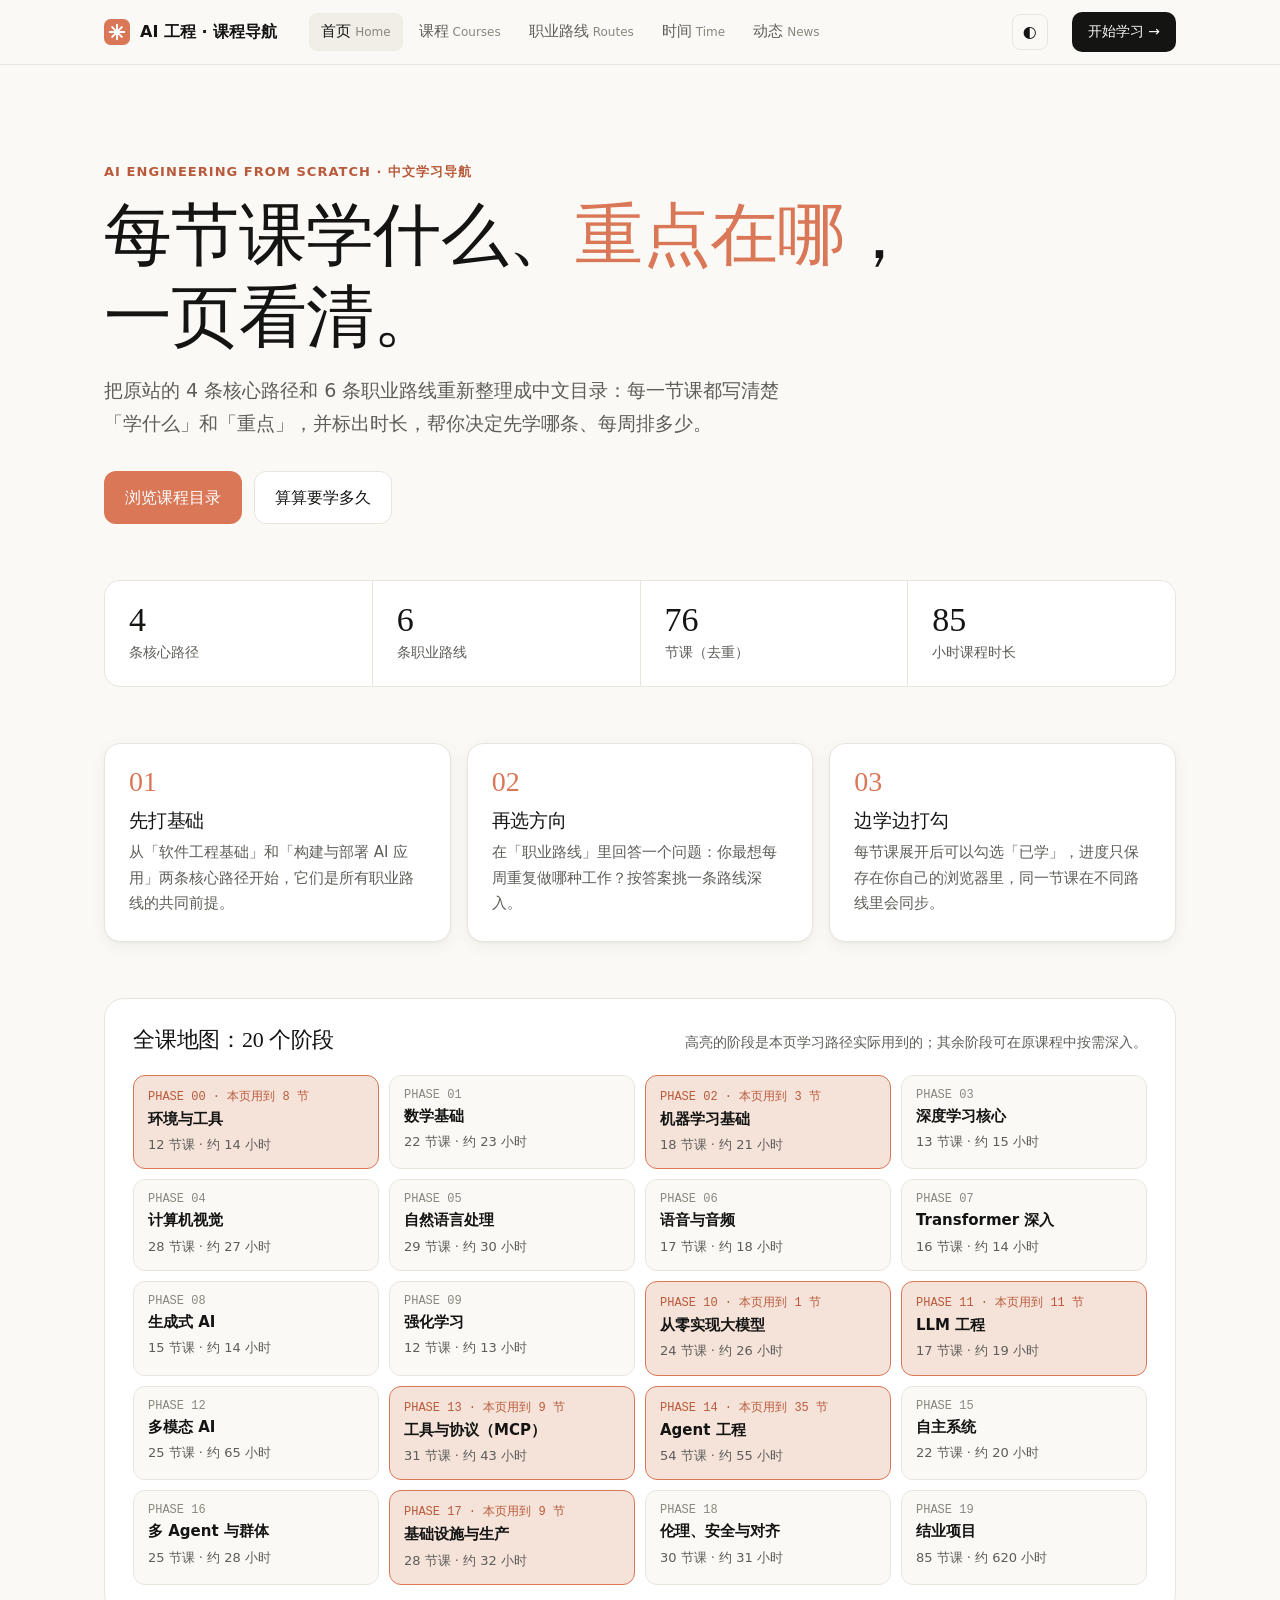
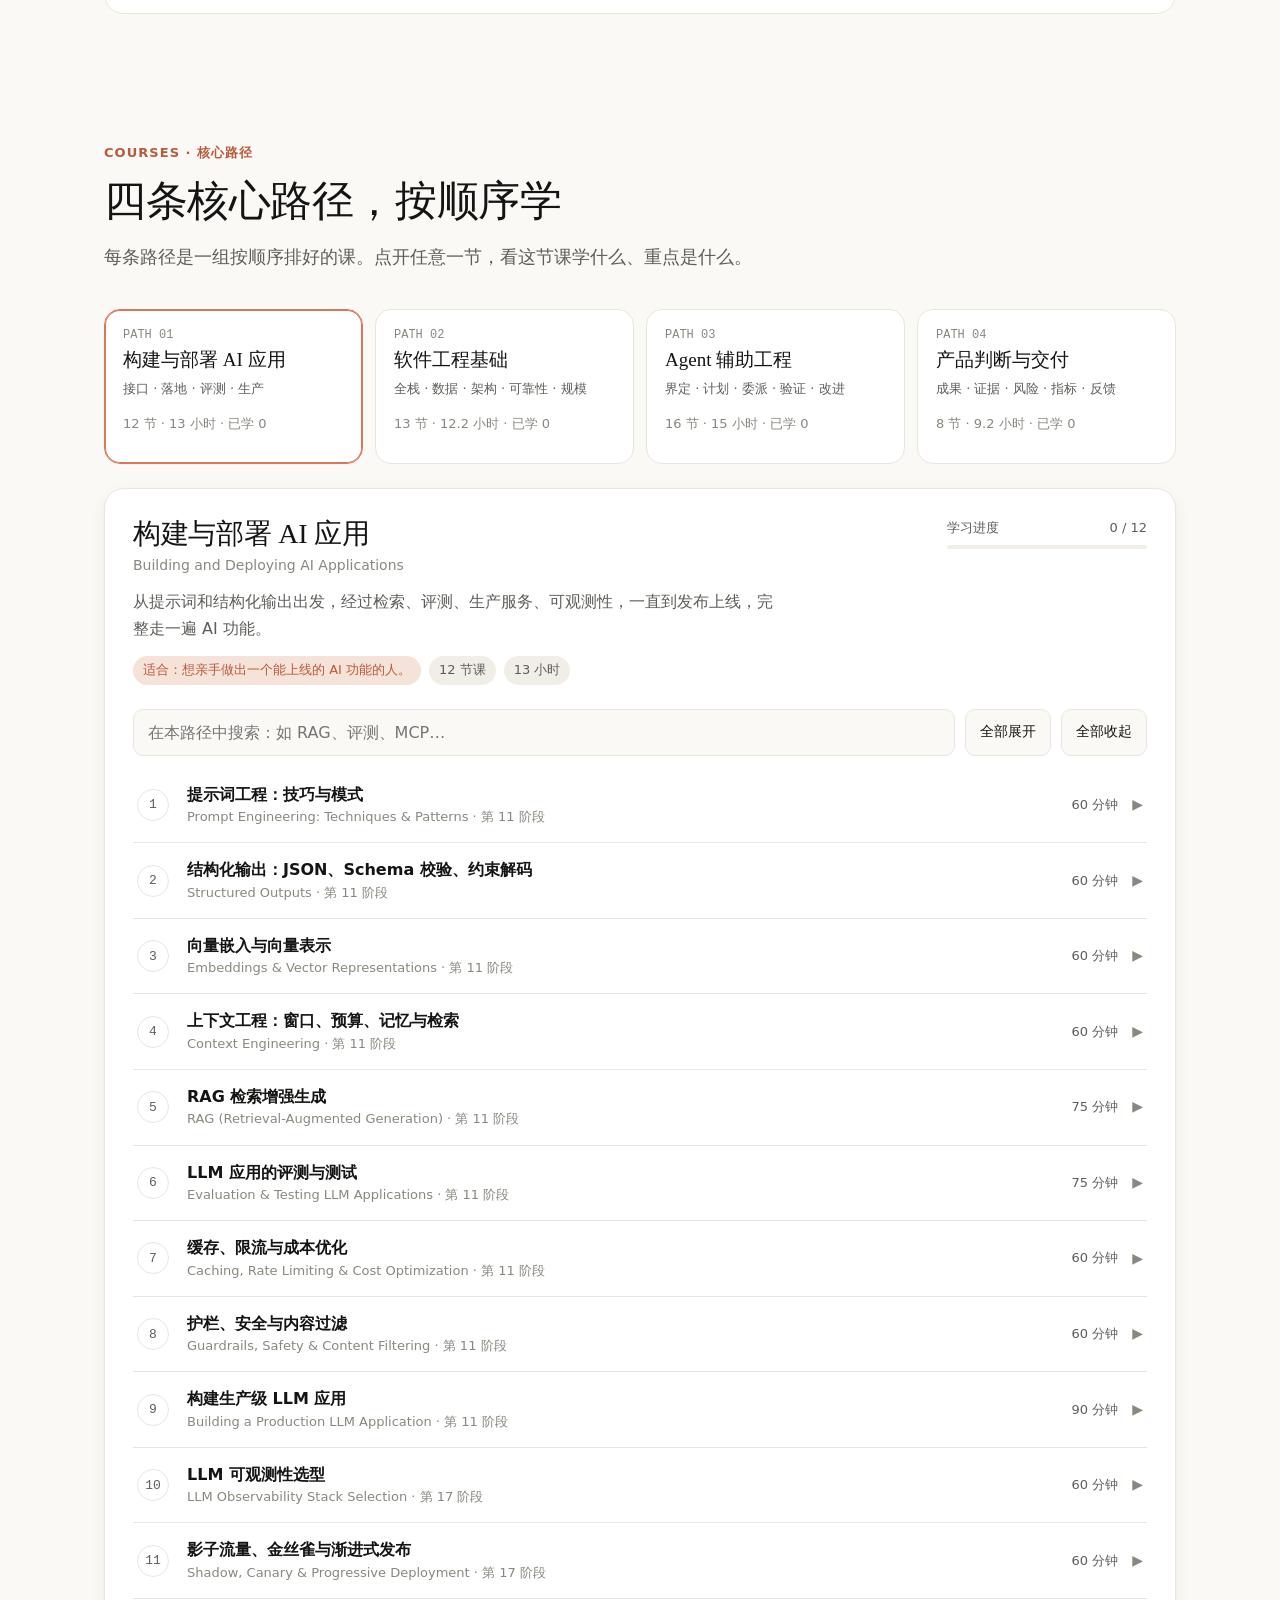
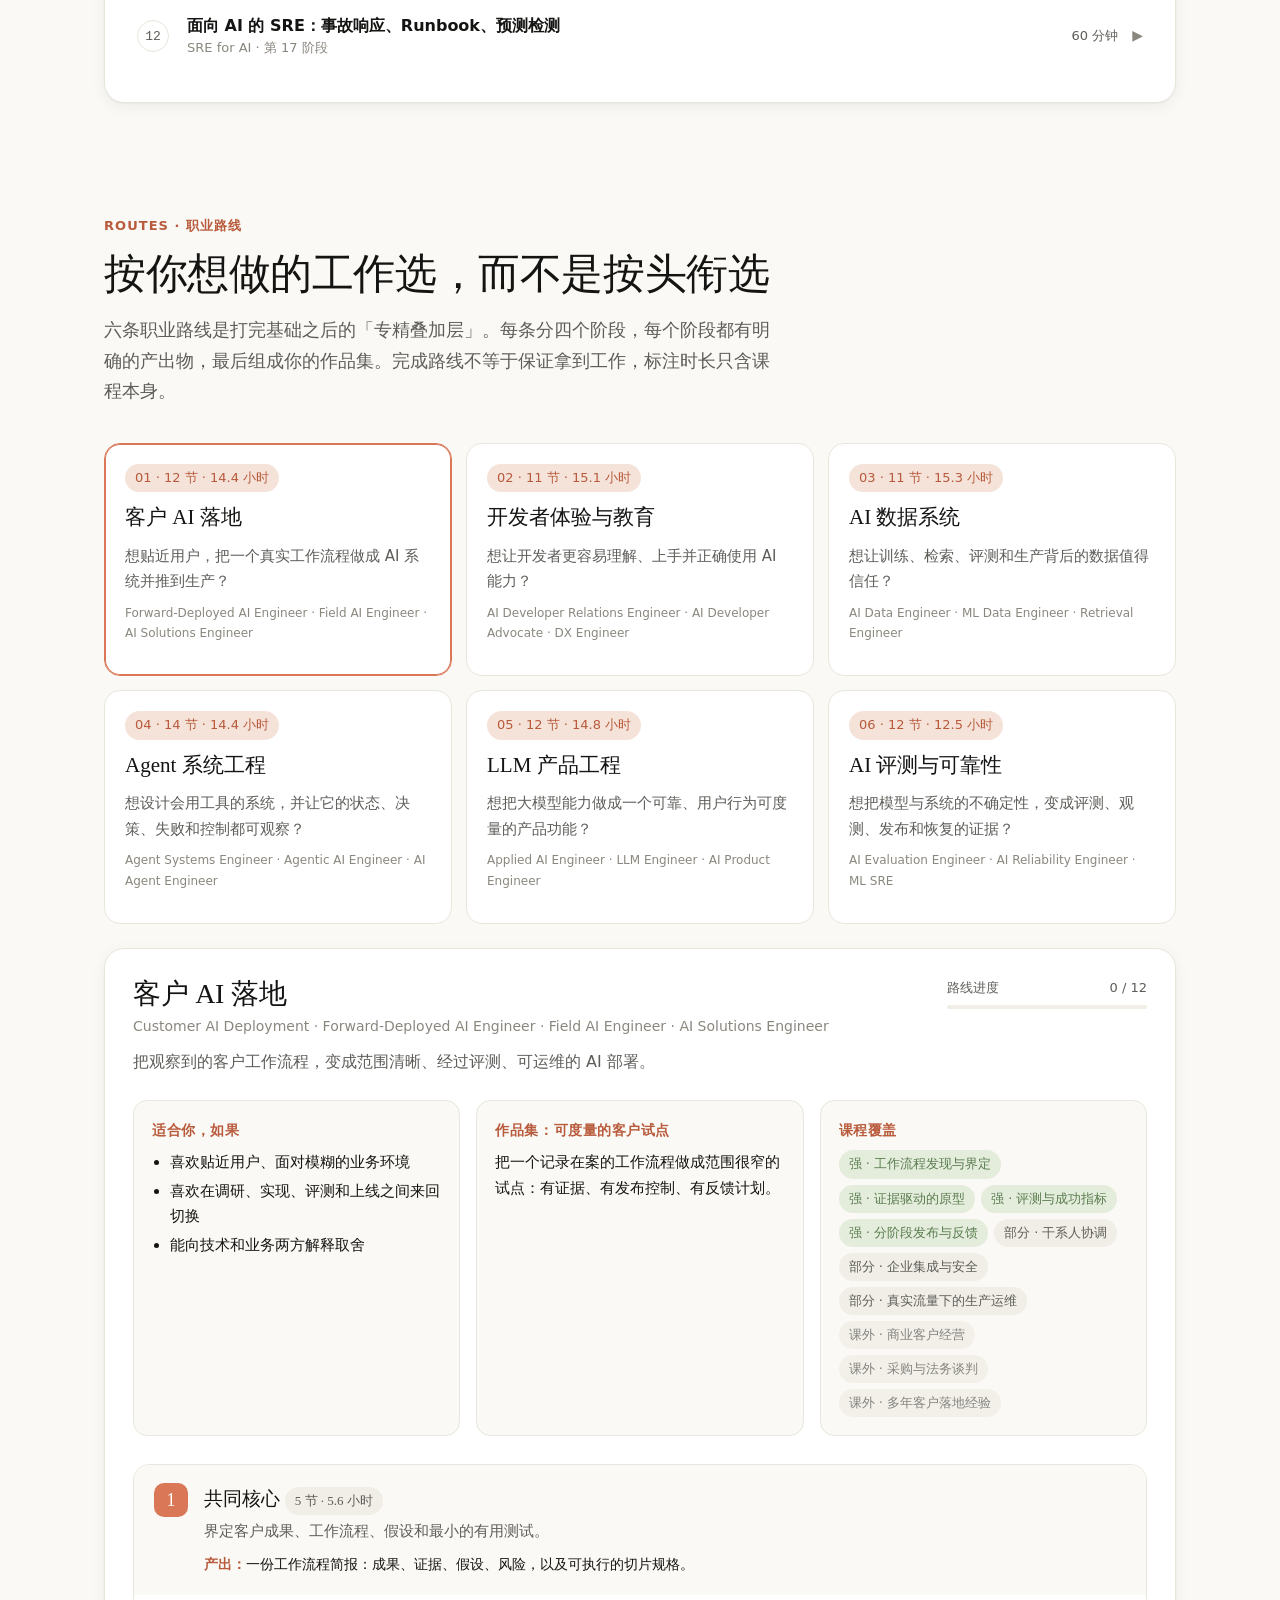
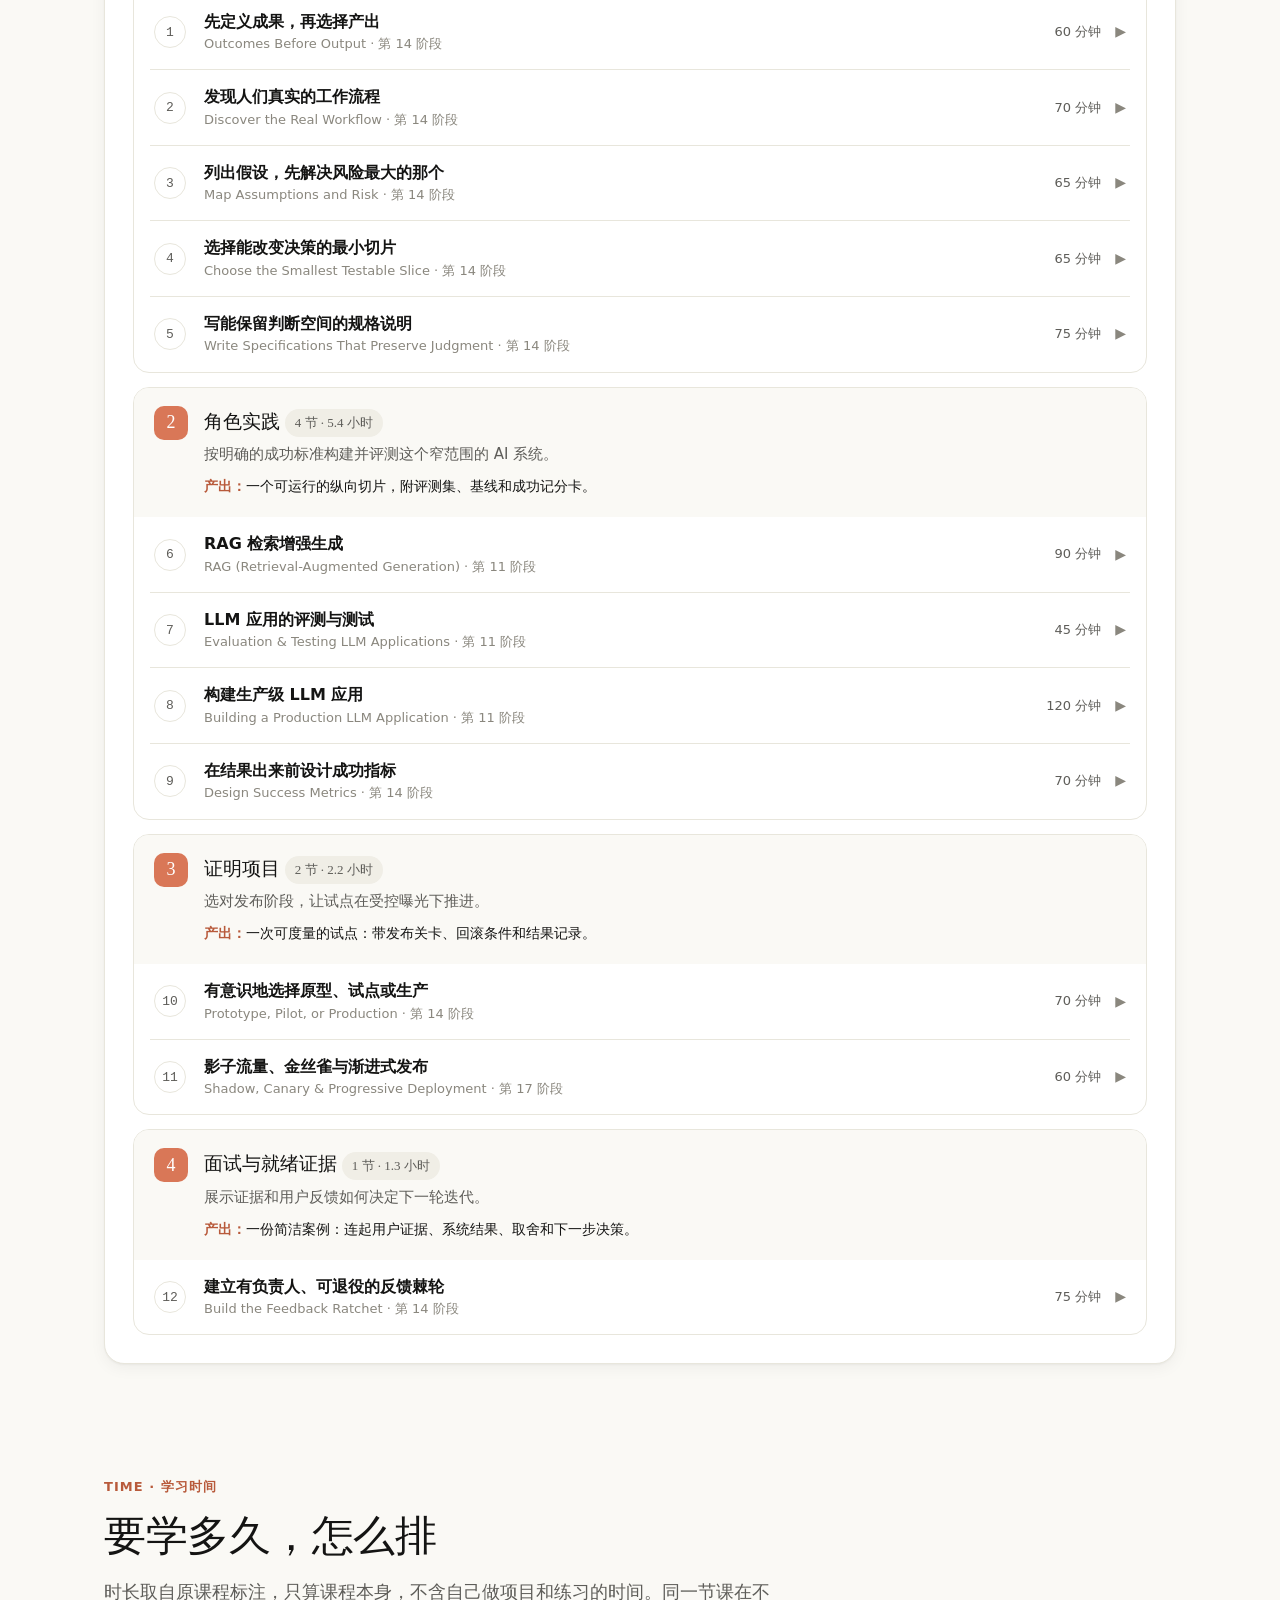
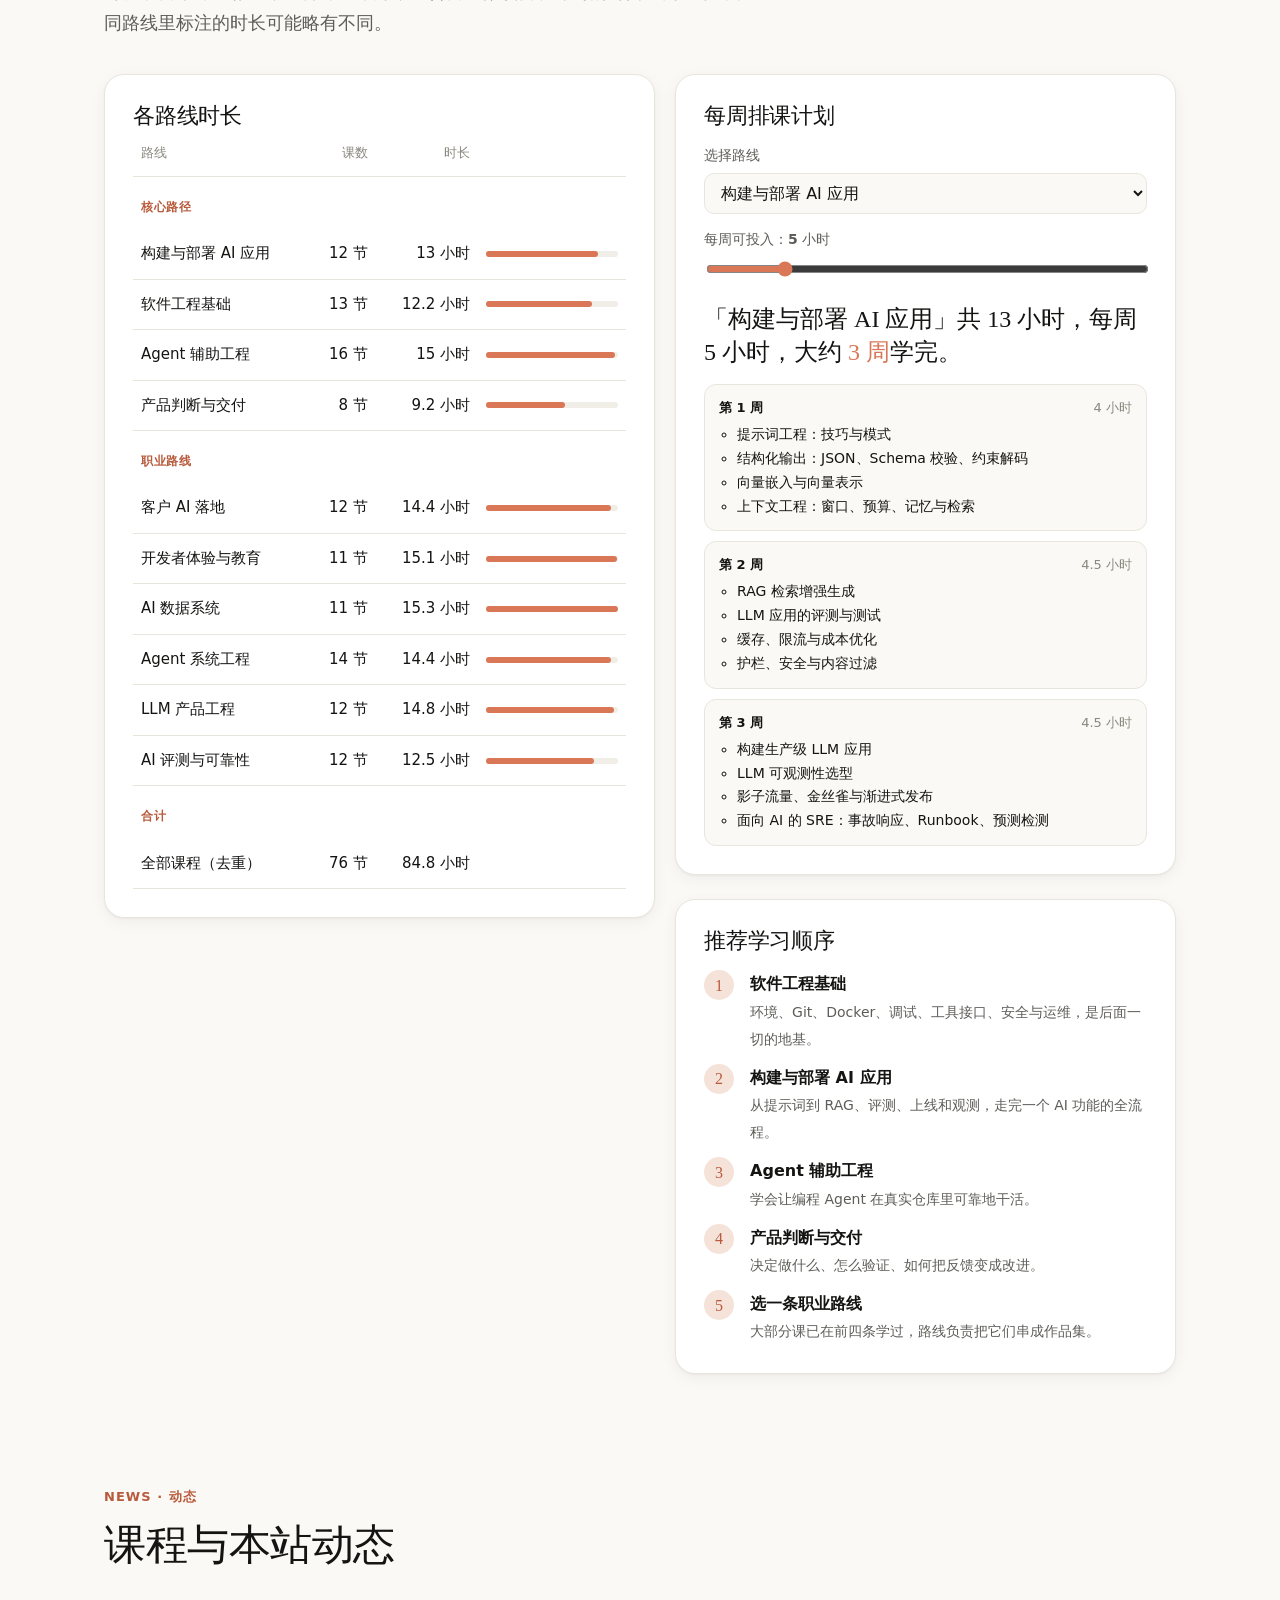
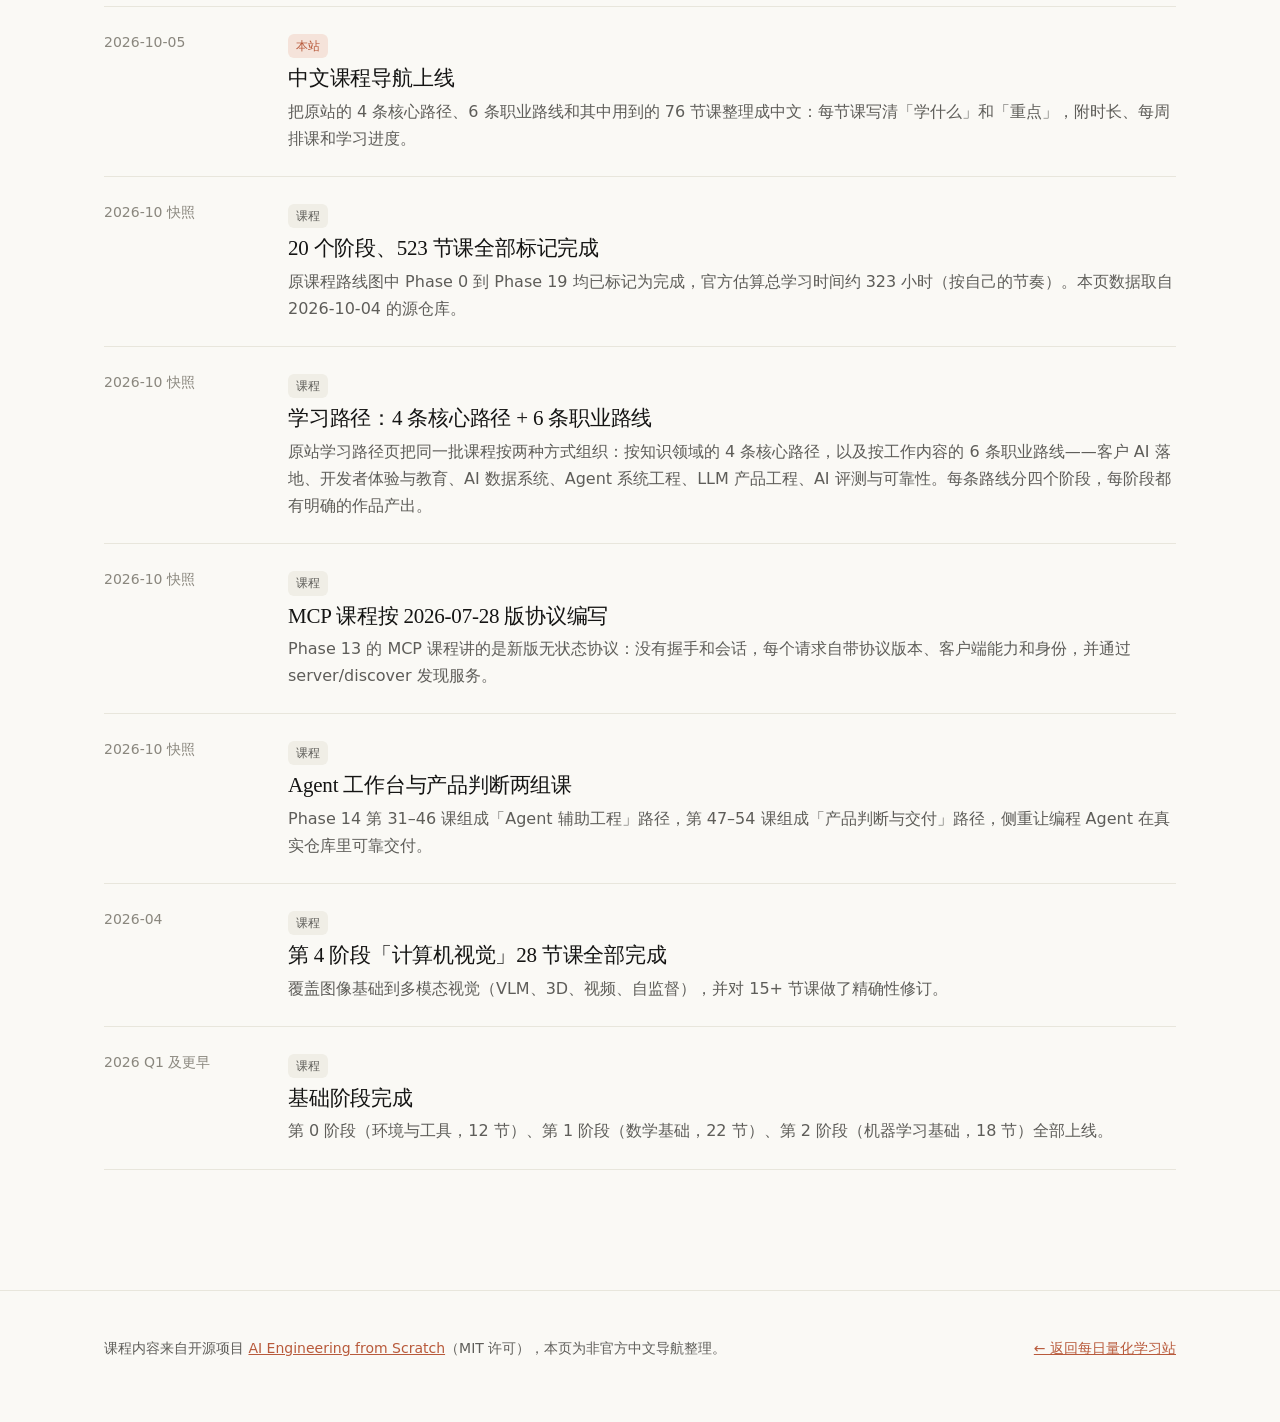
==== site/ai-paths/index.html @ f3fbf9db "Add Chinese course navigation page for AI Engineering from Scratch learning paths site/ai-paths/inde" ====
<!doctype html>
<html lang="zh-CN">
<head>
<meta charset="utf-8">
<meta name="viewport" content="width=device-width, initial-scale=1">
<title>AI 工程课程导航</title>
<meta name="description" content="AI Engineering from Scratch 学习路径的中文导航：每节课学什么、重点在哪里、要花多少时间。">
<link rel="icon" href="data:image/svg+xml,%3Csvg xmlns='http://www.w3.org/2000/svg' viewBox='0 0 32 32'%3E%3Crect width='32' height='32' rx='8' fill='%23d97757'/%3E%3Cpath d='M16 7v18M7 16h18M10 10l12 12M22 10L10 22' stroke='white' stroke-width='2.4' stroke-linecap='round'/%3E%3C/svg%3E">
<style>
:root {
  --bg: #faf9f5;
  --surface: #ffffff;
  --surface-2: #f0eee6;
  --text: #141413;
  --muted: #5e5d59;
  --faint: #8a877e;
  --line: #e8e6dc;
  --accent: #d97757;
  --accent-ink: #b85a3b;
  --accent-soft: #f5e3da;
  --ok: #5a7d4f;
  --ok-soft: #e4ecdc;
  --shadow: 0 1px 2px rgba(20,20,19,.04), 0 4px 16px rgba(20,20,19,.05);
  --serif: "Tiempos Headline", "Iowan Old Style", Georgia, "Songti SC", "Noto Serif SC", "Source Han Serif SC", "STSong", serif;
  --sans: -apple-system, BlinkMacSystemFont, "Segoe UI", "PingFang SC", "Hiragino Sans GB", "Microsoft YaHei", "Noto Sans SC", system-ui, sans-serif;
  --mono: ui-monospace, SFMono-Regular, Menlo, Consolas, monospace;
  color-scheme: light;
}
@media (prefers-color-scheme: dark) {
  :root:not([data-theme="light"]) {
    --bg: #262624; --surface: #30302e; --surface-2: #383835; --text: #f5f4ef; --muted: #b7b4ab;
    --faint: #8f8c84; --line: #44433f; --accent: #e08a6c; --accent-ink: #ef9f83; --accent-soft: #4a3329;
    --ok: #9cc28c; --ok-soft: #34402f; --shadow: none; color-scheme: dark;
  }
}
:root[data-theme="dark"] {
  --bg: #262624; --surface: #30302e; --surface-2: #383835; --text: #f5f4ef; --muted: #b7b4ab;
  --faint: #8f8c84; --line: #44433f; --accent: #e08a6c; --accent-ink: #ef9f83; --accent-soft: #4a3329;
  --ok: #9cc28c; --ok-soft: #34402f; --shadow: none; color-scheme: dark;
}
* { box-sizing: border-box; }
html { scroll-behavior: smooth; scroll-padding-top: 76px; }
body { margin: 0; background: var(--bg); color: var(--text); font: 16px/1.7 var(--sans); -webkit-font-smoothing: antialiased; }
a { color: inherit; }
button, input, select { font: inherit; color: inherit; }
.wrap { max-width: 1120px; margin: 0 auto; padding: 0 24px; }
@media (max-width: 640px) { .wrap { padding: 0 16px; } }

/* ---------- nav ---------- */
.nav { position: sticky; top: 0; z-index: 20; background: color-mix(in srgb, var(--bg) 88%, transparent); backdrop-filter: blur(10px); -webkit-backdrop-filter: blur(10px); border-bottom: 1px solid var(--line); }
.nav-inner { display: flex; align-items: center; gap: 24px; height: 64px; }
.brand { display: flex; align-items: center; gap: 10px; text-decoration: none; font-weight: 600; white-space: nowrap; }
.brand-mark { width: 26px; height: 26px; flex: none; }
.nav-links { display: flex; gap: 4px; margin: 0 auto 0 8px; overflow-x: auto; scrollbar-width: none; }
.nav-links::-webkit-scrollbar { display: none; }
.nav-links a { text-decoration: none; padding: 6px 12px; border-radius: 8px; color: var(--muted); font-size: 15px; white-space: nowrap; }
.nav-links a:hover, .nav-links a.on { color: var(--text); background: var(--surface-2); }
.nav-links a small { font-size: 12px; color: var(--faint); margin-left: 4px; }
.nav-cta { display: inline-flex; align-items: center; gap: 6px; text-decoration: none; background: var(--text); color: var(--bg); padding: 8px 16px; border-radius: 10px; font-size: 14px; font-weight: 500; white-space: nowrap; }
.nav-cta:hover { opacity: .88; }
.theme-btn { border: 1px solid var(--line); background: transparent; border-radius: 8px; width: 36px; height: 36px; cursor: pointer; display: grid; place-items: center; flex: none; }
@media (max-width: 820px) {
  .nav-inner { flex-wrap: wrap; height: auto; padding: 10px 0; gap: 8px 12px; }
  .nav-links { order: 3; width: 100%; margin: 0; }
  .nav-cta { margin-left: auto; }
  .nav-links a small { display: none; }
}

/* ---------- sections ---------- */
section { padding: 88px 0 24px; }
.eyebrow { font-size: 13px; letter-spacing: .08em; text-transform: uppercase; color: var(--accent-ink); font-weight: 600; margin: 0 0 12px; }
h1, h2, h3 { font-family: var(--serif); font-weight: 500; letter-spacing: -.01em; line-height: 1.2; margin: 0; }
h2 { font-size: clamp(30px, 4vw, 42px); }
h3 { font-size: 22px; }
.lede { color: var(--muted); font-size: 18px; max-width: 680px; margin: 16px 0 0; }
.sec-head { margin-bottom: 36px; }

/* ---------- hero ---------- */
.hero { padding: 96px 0 40px; }
.hero h1 { font-size: clamp(38px, 6.4vw, 68px); max-width: 860px; }
.hero h1 em { font-style: normal; color: var(--accent); }
.hero .lede { font-size: 19px; }
.hero-actions { display: flex; flex-wrap: wrap; gap: 12px; margin-top: 32px; }
.btn { display: inline-flex; align-items: center; gap: 8px; padding: 12px 20px; border-radius: 12px; text-decoration: none; font-weight: 500; border: 1px solid transparent; cursor: pointer; }
.btn-primary { background: var(--accent); color: #fff; }
.btn-primary:hover { background: var(--accent-ink); }
.btn-ghost { border-color: var(--line); background: var(--surface); }
.btn-ghost:hover { border-color: var(--faint); }
.stats { display: grid; grid-template-columns: repeat(4, 1fr); gap: 1px; background: var(--line); border: 1px solid var(--line); border-radius: 16px; overflow: hidden; margin-top: 56px; }
.stat { background: var(--surface); padding: 20px 24px; }
.stat b { display: block; font-family: var(--serif); font-size: 34px; font-weight: 500; line-height: 1.1; }
.stat span { color: var(--muted); font-size: 14px; }
@media (max-width: 640px) { .stats { grid-template-columns: repeat(2, 1fr); } .hero { padding-top: 56px; } }

.how { display: grid; grid-template-columns: repeat(3, 1fr); gap: 16px; margin-top: 56px; }
.how-card { background: var(--surface); border: 1px solid var(--line); border-radius: 16px; padding: 24px; box-shadow: var(--shadow); }
.how-card .num { font-family: var(--serif); color: var(--accent); font-size: 28px; line-height: 1; }
.how-card h3 { font-size: 19px; margin: 14px 0 8px; }
.how-card p { margin: 0; color: var(--muted); font-size: 15px; }
@media (max-width: 820px) { .how { grid-template-columns: 1fr; } }

.map { margin-top: 56px; background: var(--surface); border: 1px solid var(--line); border-radius: 20px; padding: 28px; }
.map-head { display: flex; justify-content: space-between; align-items: baseline; gap: 16px; flex-wrap: wrap; margin-bottom: 20px; }
.map-head p { margin: 0; color: var(--muted); font-size: 14px; }
.phases { display: grid; grid-template-columns: repeat(auto-fill, minmax(200px, 1fr)); gap: 10px; }
.phase { border: 1px solid var(--line); border-radius: 12px; padding: 12px 14px; background: var(--bg); }
.phase .pn { font: 12px var(--mono); color: var(--faint); }
.phase .pt { font-weight: 600; font-size: 15px; margin: 2px 0; }
.phase .pm { font-size: 13px; color: var(--muted); }
.phase.hot { border-color: var(--accent); background: var(--accent-soft); }
.phase.hot .pn { color: var(--accent-ink); }

/* ---------- path picker ---------- */
.picker { display: grid; grid-template-columns: repeat(4, 1fr); gap: 12px; }
.pick { text-align: left; background: var(--surface); border: 1px solid var(--line); border-radius: 16px; padding: 18px; cursor: pointer; transition: border-color .15s, transform .15s; display: flex; flex-direction: column; gap: 6px; }
.pick:hover { border-color: var(--faint); }
.pick[aria-selected="true"] { border-color: var(--accent); box-shadow: 0 0 0 1px var(--accent) inset; }
.pick .k { font: 12px var(--mono); color: var(--faint); }
.pick .t { font-family: var(--serif); font-size: 19px; line-height: 1.3; }
.pick .s { font-size: 13px; color: var(--muted); }
.pick .m { font-size: 13px; color: var(--faint); margin-top: auto; padding-top: 6px; }
.bar { height: 4px; background: var(--surface-2); border-radius: 4px; overflow: hidden; }
.bar i { display: block; height: 100%; background: var(--ok); border-radius: 4px; width: 0; transition: width .3s; }
@media (max-width: 900px) { .picker { grid-template-columns: repeat(2, 1fr); } }
@media (max-width: 480px) { .picker { grid-template-columns: 1fr; } }

.panel { margin-top: 24px; background: var(--surface); border: 1px solid var(--line); border-radius: 20px; padding: 28px; box-shadow: var(--shadow); }
@media (max-width: 640px) { .panel { padding: 18px; border-radius: 16px; } }
.panel-head { display: flex; justify-content: space-between; gap: 24px; flex-wrap: wrap; align-items: flex-start; }
.panel-head h3 { font-size: 28px; }
.panel-head .en { color: var(--faint); font-size: 14px; margin-top: 4px; }
.panel-head p { color: var(--muted); margin: 10px 0 0; max-width: 640px; }
.meta { display: flex; gap: 8px; flex-wrap: wrap; margin-top: 14px; }
.chip { display: inline-flex; align-items: center; gap: 4px; font-size: 13px; padding: 3px 10px; border-radius: 999px; background: var(--surface-2); color: var(--muted); white-space: nowrap; }
.chip.acc { background: var(--accent-soft); color: var(--accent-ink); }
.chip.ok { background: var(--ok-soft); color: var(--ok); }
.progress-box { min-width: 200px; }
.progress-box .lbl { font-size: 13px; color: var(--muted); margin-bottom: 6px; display: flex; justify-content: space-between; }
.tools { display: flex; gap: 10px; margin: 24px 0 12px; flex-wrap: wrap; }
.search { flex: 1; min-width: 200px; border: 1px solid var(--line); background: var(--bg); border-radius: 10px; padding: 9px 14px; }
.search:focus { outline: 2px solid var(--accent); outline-offset: -1px; }
.mini-btn { border: 1px solid var(--line); background: var(--bg); border-radius: 10px; padding: 8px 14px; cursor: pointer; font-size: 14px; }
.mini-btn:hover { border-color: var(--faint); }

/* ---------- lesson rows ---------- */
.lessons { list-style: none; margin: 0; padding: 0; }
.lesson { border-top: 1px solid var(--line); }
.lesson:first-child { border-top: 0; }
.lesson details > summary { list-style: none; display: grid; grid-template-columns: 36px 1fr auto auto; align-items: center; gap: 14px; padding: 16px 4px; cursor: pointer; }
.lesson details > summary::-webkit-details-marker { display: none; }
.lesson .idx { width: 32px; height: 32px; border-radius: 50%; border: 1px solid var(--line); display: grid; place-items: center; font: 13px var(--mono); color: var(--muted); }
.lesson.done .idx { background: var(--ok); border-color: var(--ok); color: #fff; }
.lesson .ttl { font-weight: 600; line-height: 1.4; }
.lesson .ttl small { display: block; font-weight: 400; color: var(--faint); font-size: 13px; margin-top: 2px; }
.lesson .min { font-size: 13px; color: var(--muted); white-space: nowrap; }
.lesson .caret { color: var(--faint); transition: transform .2s; font-size: 14px; }
.lesson details[open] .caret { transform: rotate(90deg); }
.lesson .body { padding: 0 4px 20px 54px; display: grid; grid-template-columns: 1fr 1fr; gap: 20px; }
.lesson .body h4 { margin: 0 0 6px; font-size: 13px; letter-spacing: .06em; color: var(--accent-ink); font-weight: 600; }
.lesson .body p { margin: 0; color: var(--text); }
.lesson .body ul { margin: 0; padding-left: 18px; }
.lesson .body li { margin: 3px 0; }
.lesson .body li::marker { color: var(--accent); }
.lesson .foot { grid-column: 1 / -1; display: flex; gap: 10px; flex-wrap: wrap; align-items: center; font-size: 14px; }
.lesson .foot a { color: var(--accent-ink); text-decoration: none; }
.lesson .foot a:hover { text-decoration: underline; }
.lesson .also { color: var(--faint); font-size: 13px; }
.check { display: inline-flex; align-items: center; gap: 6px; cursor: pointer; font-size: 14px; border: 1px solid var(--line); border-radius: 8px; padding: 4px 10px; background: var(--bg); }
.check input { accent-color: var(--ok); }
@media (max-width: 720px) {
  .lesson details > summary { grid-template-columns: 32px 1fr auto; gap: 10px; }
  .lesson .caret { display: none; }
  .lesson .body { grid-template-columns: 1fr; padding-left: 0; }
}
.empty { color: var(--muted); padding: 24px 4px; }

/* ---------- routes ---------- */
.routes { display: grid; grid-template-columns: repeat(3, 1fr); gap: 14px; }
.route { text-align: left; background: var(--surface); border: 1px solid var(--line); border-radius: 16px; padding: 20px; cursor: pointer; display: flex; flex-direction: column; gap: 8px; }
.route:hover { border-color: var(--faint); }
.route[aria-selected="true"] { border-color: var(--accent); box-shadow: 0 0 0 1px var(--accent) inset; }
.route .q { font-size: 15px; color: var(--muted); }
.route .t { font-family: var(--serif); font-size: 21px; }
.route .jobs { font-size: 12px; color: var(--faint); }
@media (max-width: 900px) { .routes { grid-template-columns: repeat(2, 1fr); } }
@media (max-width: 560px) { .routes { grid-template-columns: 1fr; } }
.cols { display: grid; grid-template-columns: repeat(3, 1fr); gap: 16px; margin-top: 24px; }
.box { background: var(--bg); border: 1px solid var(--line); border-radius: 14px; padding: 18px; }
.box h4 { margin: 0 0 8px; font-size: 14px; color: var(--accent-ink); letter-spacing: .04em; }
.box ul { margin: 0; padding-left: 18px; font-size: 15px; }
.box li { margin: 3px 0; }
.box p { margin: 0; font-size: 15px; }
@media (max-width: 820px) { .cols { grid-template-columns: 1fr; } }
.stages { margin-top: 28px; display: grid; gap: 14px; }
.stage { border: 1px solid var(--line); border-radius: 16px; overflow: hidden; }
.stage-head { display: grid; grid-template-columns: auto 1fr; gap: 16px; padding: 18px 20px; background: var(--bg); }
.stage-n { width: 34px; height: 34px; border-radius: 10px; background: var(--accent); color: #fff; display: grid; place-items: center; font-family: var(--serif); font-size: 18px; }
.stage-head h4 { margin: 0; font-family: var(--serif); font-weight: 500; font-size: 19px; }
.stage-head p { margin: 4px 0 0; color: var(--muted); font-size: 15px; }
.stage-head .out { margin-top: 8px; font-size: 14px; }
.stage-head .out b { color: var(--accent-ink); font-weight: 600; }
.stage .lessons { padding: 0 16px; }
.cover { display: flex; gap: 6px; flex-wrap: wrap; }

/* ---------- time ---------- */
.time-grid { display: grid; grid-template-columns: 1.1fr 1fr; gap: 20px; align-items: start; }
@media (max-width: 900px) { .time-grid { grid-template-columns: 1fr; } }
.tbl { width: 100%; border-collapse: collapse; font-size: 15px; }
.tbl th, .tbl td { text-align: left; padding: 12px 8px; border-bottom: 1px solid var(--line); vertical-align: middle; }
.tbl th { font-size: 13px; color: var(--faint); font-weight: 500; }
.tbl td.n { white-space: nowrap; text-align: right; font-variant-numeric: tabular-nums; }
.tbl th.n { text-align: right; }
.tbl .hbar { height: 6px; background: var(--surface-2); border-radius: 6px; min-width: 60px; }
.tbl .hbar i { display: block; height: 100%; background: var(--accent); border-radius: 6px; }
.tbl tr.grp td { font-size: 12px; color: var(--accent-ink); letter-spacing: .06em; font-weight: 600; padding-top: 20px; border-bottom: 0; }
.planner label { display: block; font-size: 14px; color: var(--muted); margin: 14px 0 6px; }
.planner select, .planner input[type=range] { width: 100%; }
.planner select { border: 1px solid var(--line); background: var(--bg); border-radius: 10px; padding: 9px 12px; }
.planner input[type=range] { accent-color: var(--accent); }
.result { margin: 18px 0 8px; font-family: var(--serif); font-size: 24px; line-height: 1.35; }
.result b { color: var(--accent); font-weight: 500; }
.weeks { list-style: none; margin: 16px 0 0; padding: 0; display: grid; gap: 10px; }
.week { border: 1px solid var(--line); border-radius: 12px; padding: 12px 14px; background: var(--bg); }
.week .wh { display: flex; justify-content: space-between; font-size: 13px; color: var(--faint); margin-bottom: 4px; }
.week .wh b { color: var(--text); font-weight: 600; }
.week ul { margin: 0; padding-left: 18px; font-size: 14px; }
.order { counter-reset: o; list-style: none; padding: 0; margin: 0; display: grid; gap: 12px; }
.order li { counter-increment: o; display: grid; grid-template-columns: 34px 1fr; gap: 12px; align-items: start; }
.order li::before { content: counter(o); width: 30px; height: 30px; border-radius: 50%; background: var(--accent-soft); color: var(--accent-ink); display: grid; place-items: center; font-family: var(--serif); }
.order b { display: block; }
.order span { color: var(--muted); font-size: 14px; }

/* ---------- news ---------- */
.news { display: grid; gap: 0; border-top: 1px solid var(--line); }
.news-item { display: grid; grid-template-columns: 160px 1fr; gap: 24px; padding: 24px 0; border-bottom: 1px solid var(--line); }
.news-item time { color: var(--faint); font-size: 14px; font-variant-numeric: tabular-nums; }
.news-item .tag { display: inline-block; font-size: 12px; padding: 2px 8px; border-radius: 6px; background: var(--surface-2); color: var(--muted); margin-bottom: 8px; }
.news-item .tag.site { background: var(--accent-soft); color: var(--accent-ink); }
.news-item h3 { font-size: 21px; margin-bottom: 6px; }
.news-item p { margin: 0; color: var(--muted); }
@media (max-width: 640px) { .news-item { grid-template-columns: 1fr; gap: 6px; } }

footer { margin-top: 96px; border-top: 1px solid var(--line); padding: 32px 0 48px; color: var(--muted); font-size: 14px; }
footer .wrap { display: flex; justify-content: space-between; gap: 24px; flex-wrap: wrap; }
footer a { color: var(--accent-ink); }
.sr { position: absolute; width: 1px; height: 1px; overflow: hidden; clip: rect(0 0 0 0); }
</style>
</head>
<body>

<nav class="nav" aria-label="主导航">
  <div class="wrap nav-inner">
    <a class="brand" href="#home">
      <svg class="brand-mark" viewBox="0 0 32 32" aria-hidden="true"><rect width="32" height="32" rx="8" fill="var(--accent)"/><path d="M16 7v18M7 16h18M10 10l12 12M22 10L10 22" stroke="#fff" stroke-width="2.4" stroke-linecap="round"/></svg>
      AI 工程 · 课程导航
    </a>
    <div class="nav-links" id="navLinks">
      <a href="#home">首页<small>Home</small></a>
      <a href="#courses">课程<small>Courses</small></a>
      <a href="#routes">职业路线<small>Routes</small></a>
      <a href="#time">时间<small>Time</small></a>
      <a href="#news">动态<small>News</small></a>
    </div>
    <button class="theme-btn" id="themeBtn" type="button" aria-label="切换深浅色">◐</button>
    <a class="nav-cta" href="#courses">开始学习 →</a>
  </div>
</nav>

<main>
  <!-- ============ HOME ============ -->
  <section id="home" class="hero">
    <div class="wrap">
      <p class="eyebrow">AI Engineering from Scratch · 中文学习导航</p>
      <h1>每节课学什么、<em>重点在哪</em>，一页看清。</h1>
      <p class="lede">把原站的 4 条核心路径和 6 条职业路线重新整理成中文目录：每一节课都写清楚「学什么」和「重点」，并标出时长，帮你决定先学哪条、每周排多少。</p>
      <div class="hero-actions">
        <a class="btn btn-primary" href="#courses">浏览课程目录</a>
        <a class="btn btn-ghost" href="#time">算算要学多久</a>
      </div>
      <div class="stats" id="stats"></div>

      <div class="how">
        <div class="how-card"><div class="num">01</div><h3>先打基础</h3><p>从「软件工程基础」和「构建与部署 AI 应用」两条核心路径开始，它们是所有职业路线的共同前提。</p></div>
        <div class="how-card"><div class="num">02</div><h3>再选方向</h3><p>在「职业路线」里回答一个问题：你最想每周重复做哪种工作？按答案挑一条路线深入。</p></div>
        <div class="how-card"><div class="num">03</div><h3>边学边打勾</h3><p>每节课展开后可以勾选「已学」，进度只保存在你自己的浏览器里，同一节课在不同路线里会同步。</p></div>
      </div>

      <div class="map">
        <div class="map-head">
          <h3>全课地图：20 个阶段</h3>
          <p>高亮的阶段是本页学习路径实际用到的；其余阶段可在原课程中按需深入。</p>
        </div>
        <div class="phases" id="phases"></div>
      </div>
    </div>
  </section>

  <!-- ============ COURSES ============ -->
  <section id="courses">
    <div class="wrap">
      <div class="sec-head">
        <p class="eyebrow">Courses · 核心路径</p>
        <h2>四条核心路径，按顺序学</h2>
        <p class="lede">每条路径是一组按顺序排好的课。点开任意一节，看这节课学什么、重点是什么。</p>
      </div>
      <div class="picker" id="picker" role="tablist" aria-label="核心路径"></div>
      <div class="panel" id="pathPanel"></div>
    </div>
  </section>

  <!-- ============ ROUTES ============ -->
  <section id="routes">
    <div class="wrap">
      <div class="sec-head">
        <p class="eyebrow">Routes · 职业路线</p>
        <h2>按你想做的工作选，而不是按头衔选</h2>
        <p class="lede">六条职业路线是打完基础之后的「专精叠加层」。每条分四个阶段，每个阶段都有明确的产出物，最后组成你的作品集。完成路线不等于保证拿到工作，标注时长只含课程本身。</p>
      </div>
      <div class="routes" id="routeCards" role="tablist" aria-label="职业路线"></div>
      <div class="panel" id="routePanel"></div>
    </div>
  </section>

  <!-- ============ TIME ============ -->
  <section id="time">
    <div class="wrap">
      <div class="sec-head">
        <p class="eyebrow">Time · 学习时间</p>
        <h2>要学多久，怎么排</h2>
        <p class="lede">时长取自原课程标注，只算课程本身，不含自己做项目和练习的时间。同一节课在不同路线里标注的时长可能略有不同。</p>
      </div>
      <div class="time-grid">
        <div class="panel" style="margin-top:0">
          <h3>各路线时长</h3>
          <table class="tbl" id="timeTable"></table>
        </div>
        <div>
          <div class="panel planner" style="margin-top:0">
            <h3>每周排课计划</h3>
            <label for="planPath">选择路线</label>
            <select id="planPath"></select>
            <label for="planHours">每周可投入：<b id="planHoursVal"></b> 小时</label>
            <input type="range" id="planHours" min="2" max="20" step="1" value="5">
            <p class="result" id="planResult"></p>
            <ul class="weeks" id="planWeeks"></ul>
          </div>
          <div class="panel">
            <h3>推荐学习顺序</h3>
            <ol class="order" style="margin-top:16px">
              <li><div><b>软件工程基础</b><span>环境、Git、Docker、调试、工具接口、安全与运维，是后面一切的地基。</span></div></li>
              <li><div><b>构建与部署 AI 应用</b><span>从提示词到 RAG、评测、上线和观测，走完一个 AI 功能的全流程。</span></div></li>
              <li><div><b>Agent 辅助工程</b><span>学会让编程 Agent 在真实仓库里可靠地干活。</span></div></li>
              <li><div><b>产品判断与交付</b><span>决定做什么、怎么验证、如何把反馈变成改进。</span></div></li>
              <li><div><b>选一条职业路线</b><span>大部分课已在前四条学过，路线负责把它们串成作品集。</span></div></li>
            </ol>
          </div>
        </div>
      </div>
    </div>
  </section>

  <!-- ============ NEWS ============ -->
  <section id="news">
    <div class="wrap">
      <div class="sec-head">
        <p class="eyebrow">News · 动态</p>
        <h2>课程与本站动态</h2>
      </div>
      <div class="news" id="newsList"></div>
    </div>
  </section>
</main>

<footer>
  <div class="wrap">
    <p>课程内容来自开源项目 <a href="https://github.com/rohitg00/ai-engineering-from-scratch" target="_blank" rel="noopener">AI Engineering from Scratch</a>（MIT 许可），本页为非官方中文导航整理。</p>
    <p><a href="../">← 返回每日量化学习站</a></p>
  </div>
</footer>

<script>
(function () {
'use strict';

var SRC = 'https://github.com/rohitg00/ai-engineering-from-scratch/tree/main/';

/* ---------- 20 phases (lesson counts and hours from the source ROADMAP) ---------- */
var PHASES = [
  ['00', '环境与工具', 12, 14, 'setup-and-tooling'],
  ['01', '数学基础', 22, 23, 'math-foundations'],
  ['02', '机器学习基础', 18, 21, 'ml-fundamentals'],
  ['03', '深度学习核心', 13, 15, 'deep-learning-core'],
  ['04', '计算机视觉', 28, 27, 'computer-vision'],
  ['05', '自然语言处理', 29, 30, 'nlp-foundations-to-advanced'],
  ['06', '语音与音频', 17, 18, 'speech-and-audio'],
  ['07', 'Transformer 深入', 16, 14, 'transformers-deep-dive'],
  ['08', '生成式 AI', 15, 14, 'generative-ai'],
  ['09', '强化学习', 12, 13, 'reinforcement-learning'],
  ['10', '从零实现大模型', 24, 26, 'llms-from-scratch'],
  ['11', 'LLM 工程', 17, 19, 'llm-engineering'],
  ['12', '多模态 AI', 25, 65, 'multimodal-ai'],
  ['13', '工具与协议（MCP）', 31, 43, 'tools-and-protocols'],
  ['14', 'Agent 工程', 54, 55, 'agent-engineering'],
  ['15', '自主系统', 22, 20, 'autonomous-systems'],
  ['16', '多 Agent 与群体', 25, 28, 'multi-agent-and-swarms'],
  ['17', '基础设施与生产', 28, 32, 'infrastructure-and-production'],
  ['18', '伦理、安全与对齐', 30, 31, 'ethics-safety-alignment'],
  ['19', '结业项目', 85, 620, 'capstone-projects']
];

/* ---------- lessons: [中文标题, 英文标题, 学什么, [重点...]] ---------- */
var L = {
'phases/00-setup-and-tooling/01-dev-environment': ['开发环境', 'Dev Environment', '一次性把 Python、Node、Rust 和 GPU 环境配好、配对。', ['安装 Python 3.11+、Node.js 20+、Rust 工具链', '用虚拟环境 + 包管理器实现可复现构建', '用 CUDA / MPS 验证 GPU，跑一次张量运算', '理解四层结构：系统 / 包 / 运行时 / AI 库']],
'phases/00-setup-and-tooling/02-git-and-collaboration': ['Git 与协作', 'Git & Collaboration', '用 Git 跟踪每一次实验、每个模型和每节课的代码。', ['add / commit / push 日常流程', '用分支隔离实验，不弄坏 main', '用 .gitignore 排除模型权重和大文件', '用 git log 读懂项目演进']],
'phases/00-setup-and-tooling/04-apis-and-keys': ['API 与密钥', 'APIs & Keys', '掌握所有 AI API 共通的「请求—响应」模式，并安全地管理密钥。', ['用环境变量和 .env 保存密钥，绝不写进代码', '分别用 Anthropic Python SDK 和原始 HTTP 调用模型', '对比 SDK 与原始请求格式，方便调试', '处理认证失败、限流等常见错误']],
'phases/00-setup-and-tooling/06-python-environments': ['Python 环境', 'Python Environments', '用虚拟环境和锁文件告别依赖地狱。', ['用 uv / venv / conda 创建隔离环境', 'pyproject.toml + 可选依赖组 + lockfile', '排查全局安装、pip 与 conda 混用、CUDA 版本不匹配', '依赖冲突时按阶段拆分环境']],
'phases/00-setup-and-tooling/07-docker-for-ai': ['面向 AI 的 Docker', 'Docker for AI', '用容器打包 GPU 环境，消灭「我电脑上能跑」。', ['写 Dockerfile 构建带 CUDA + PyTorch 的镜像', '用 volume 持久化模型、数据和代码', '配置 NVIDIA Container Toolkit 让容器用上 GPU', '用 Docker Compose 编排推理服务 + 向量库']],
'phases/00-setup-and-tooling/09-data-management': ['数据管理', 'Data Management', '高效地加载、转换、切分和版本化数据集。', ['Hugging Face datasets 的加载、流式读取与缓存', 'CSV / JSON / Parquet / Arrow 的转换与取舍', '固定随机种子做可复现的 train / val / test 切分', '用 .gitignore、Git LFS 或 DVC 管理大文件']],
'phases/00-setup-and-tooling/10-terminal-and-shell': ['终端与 Shell', 'Terminal & Shell', '熟练使用命令行处理日志、管理远程训练任务。', ['用管道、重定向、grep 过滤训练日志', 'tmux 多窗格常驻会话', '用 htop / nvtop / nvidia-smi 监控资源', '用 ssh、scp、rsync 在本地和服务器之间传文件']],
'phases/00-setup-and-tooling/12-debugging-and-profiling': ['调试与性能分析', 'Debugging and Profiling', '找出那些不报错、却在垃圾数据上「安静训练」的 bug。', ['用条件 breakpoint() 检查张量形状、dtype、NaN', '用 cProfile、line_profiler、tracemalloc 找瓶颈', '识别形状不匹配、NaN loss、数据泄漏、设备不一致', '用 TensorBoard 看 loss 曲线、权重与梯度分布']],
'phases/02-ml-fundamentals/08-feature-engineering': ['特征工程与特征选择', 'Feature Engineering & Selection', '好特征胜过千条数据——学会构造和筛选特征。', ['标准化、归一化、对数变换、分箱各在何时用', 'One-hot、标签编码、目标编码，以及目标编码的泄漏风险', '从零实现 TF-IDF，理解它为何优于词频', '用方差阈值、相关性、互信息做特征选择']],
'phases/02-ml-fundamentals/09-model-evaluation': ['模型评估', 'Model Evaluation', '模型好不好，取决于你怎么度量它。', ['从零实现 K 折与分层 K 折交叉验证', 'Precision、Recall、F1、AUC-ROC 与 MSE、RMSE、MAE、R²', '用学习曲线判断高偏差还是高方差', '避开数据泄漏、选错指标、测试集污染']],
'phases/02-ml-fundamentals/13-ml-pipelines': ['机器学习流水线', 'ML Pipelines', '模型不是产品，流水线才是：从原始数据到线上预测，每一步都要可复现。', ['把缺失值填补、缩放、编码、训练串成一个对象', '只在训练集上 fit，用流水线防止数据泄漏', '用 ColumnTransformer 分别处理数值列和类别列', '序列化后保证训练与生产结果完全一致']],
'phases/10-llms-from-scratch/03-data-pipelines': ['预训练数据流水线', 'Data Pipelines for Pre-Training', '模型是一面镜子：喂什么数据，就流利地映出什么。', ['流式分词、切块、打乱、分批，不把 TB 级数据读进内存', '去重、语言识别、内容过滤等质量过滤', '定长序列、注意力掩码与文档边界处理', '确保数据加载速度跟得上 GPU']],
'phases/11-llm-engineering/01-prompt-engineering': ['提示词工程：技巧与模式', 'Prompt Engineering: Techniques & Patterns', '把含糊的需求改写成模型能照做的精确指令，并用测试集验证每次改动。', ['四要素：角色、上下文、约束、输出格式', '把 system prompt 写成明确的行为规则', '诊断幻觉、拒答、格式错误并针对性修复', '搭一个提示词回归测试框架']],
'phases/11-llm-engineering/03-structured-outputs': ['结构化输出：JSON、Schema 校验、约束解码', 'Structured Outputs', '让 LLM 稳定输出程序能直接使用的类型化数据。', ['JSON mode 与 schema 约束输出（OpenAI / Anthropic 参数）', 'Pydantic 校验层：不合格就带着错误信息重试', '约束解码如何在 token 层面保证合法 JSON', '设计可靠的信息抽取提示词']],
'phases/11-llm-engineering/04-embeddings': ['向量嵌入与向量表示', 'Embeddings & Vector Representations', '理解 embedding 如何把文本变成可比较的向量，并做一个按语义检索的搜索。', ['生成 embedding 并计算余弦相似度', '为什么它能解决关键词搜索的「词汇不匹配」', '构建语义搜索索引', '用 precision@k、recall 评估并选型嵌入模型']],
'phases/11-llm-engineering/05-context-engineering': ['上下文工程：窗口、预算、记忆与检索', 'Context Engineering', '决定什么进入模型的上下文窗口、什么留在外面、按什么顺序排。', ['给 system、工具、历史、检索文档、生成余量分配 token 预算', '对话历史管理：截断、摘要、滑动窗口', '排序，让最相关的信息拿到注意力', '写一个按查询类型动态分配 token 的上下文组装器']],
'phases/11-llm-engineering/06-rag': ['RAG 检索增强生成', 'RAG (Retrieval-Augmented Generation)', '搭一条完整的 RAG 流水线，让模型基于你的私有文档回答——全课最值得亲手做的一件事。', ['全链路：加载 → 切块 → 嵌入 → 向量库 → 检索 → 生成', '用 ChromaDB / FAISS / Pinecone 做语义检索', '知识类场景为什么优先 RAG 而不是微调（成本、时效、可溯源）', '检索指标（precision / recall）+ 生成指标（忠实度、相关性）']],
'phases/11-llm-engineering/07-advanced-rag': ['进阶 RAG：切块、重排、混合检索', 'Advanced RAG', '把只能跑 10 篇文档的 demo 升级成能扛大语料、复杂问题的检索系统。', ['语义切块、递归切块、父子切块', 'BM25 + 向量混合检索 + cross-encoder 重排', '查询改写：HyDE、多查询、step-back', '排查「检错块、答案不在上下文、多跳推理失败」']],
'phases/11-llm-engineering/09-function-calling': ['函数调用与工具使用', 'Function Calling & Tool Use', '让模型输出「调用哪个函数」的 JSON，由你的代码去执行，形成多轮工具循环。', ['完整循环：定义 schema → 解析调用 → 执行 → 回传结果', '描述清晰、参数有类型的工具 schema', '串联多次调用回答复杂问题', '处理并行调用、错误传递，防止无限工具循环']],
'phases/11-llm-engineering/10-evaluation': ['LLM 应用的评测与测试', 'Evaluation & Testing LLM Applications', '用评测集代替「看 10 条输出觉得还行」，让每次改提示词、换模型都有数据说话。', ['构建含输入输出、评分细则、边界用例的评测集', '自动评分：LLM-as-judge、正则、确定性断言', '回归测试：改提示词 / 模型 / 参数时及时发现质量下降', '选对指标：正确性、语气、格式合规、延迟']],
'phases/11-llm-engineering/11-caching-cost': ['缓存、限流与成本优化', 'Caching, Rate Limiting & Cost Optimization', '把每次 API 调用当成一笔开销来管理，算清单位经济账。', ['语义缓存：相似问题直接走缓存', '按请求算成本、按 token 限流、设预算告警', '提示压缩 + 模型路由（贵模型 / 便宜模型）', '精确匹配、语义相似、前缀缓存三级缓存策略']],
'phases/11-llm-engineering/12-guardrails': ['护栏、安全与内容过滤', 'Guardrails, Safety & Content Filtering', '假设系统一上线就会被攻击，搭建输入、提示、输出三层防御。', ['输入护栏：拦截提示注入、越狱、有害内容', '输出护栏：检查 PII 泄露、编造的 URL、违规内容', '分层防御：输入过滤 + system prompt 加固 + 输出校验', '用红队提示集测误报率与漏报率']],
'phases/11-llm-engineering/13-production-app': ['构建生产级 LLM 应用', 'Building a Production LLM Application', '把提示词、RAG、函数调用、缓存、护栏组装成一个真正能扛流量的服务。', ['把第 11 阶段的所有组件串成一个服务', '流式输出、优雅降级、超时控制', '内建可观测性：请求日志、成本、延迟分位数、错误率', '健康检查、限流，以及模型供应商宕机时的兜底']],
'phases/13-tools-and-protocols/01-the-tool-interface': ['工具接口：Agent 为什么需要结构化 I/O', 'The Tool Interface', '理解「模型生成文本」和「程序执行动作」之间的那份契约。', ['四步循环：描述 → 决定 → 执行 → 观察，以及每步由谁负责', '工具定义 = 名称 + JSON Schema 输入 + 确定性执行函数', '区分纯函数工具和有副作用的工具（关系到安全）', 'function calling、MCP、A2A 只是同一个循环的不同编码']],
'phases/13-tools-and-protocols/05-tool-schema-design': ['工具 Schema 设计：命名、描述、参数约束', 'Tool Schema Design', '让模型在对的时候选中对的工具——描述写得好坏能让选择准确率差 10–20 个百分点。', ['描述用「何时使用 X；不要用于 Y」句式，控制在 1024 字符内', '稳定、snake_case、在大量工具中不歧义的命名', '原子小工具 vs 一个大而全的工具怎么选', '用 schema linter 检查并修复工具库']],
'phases/13-tools-and-protocols/06-mcp-fundamentals': ['MCP 基础：无状态请求与 JSON-RPC', 'MCP Fundamentals', '理解新版 MCP（2026-07-28）没有握手和会话：每个请求都自带足够的元数据。', ['区分服务端原语（工具、资源、提示）与客户端特性', '构造合法的 JSON-RPC 2.0 请求与响应', '每个请求都带协议版本、客户端能力和身份', '使用 server/discover，并处理不支持的协议版本错误']],
'phases/13-tools-and-protocols/07-building-an-mcp-server': ['构建 MCP Server（Python 与 TypeScript）', 'Building an MCP Server', '写一个无状态 MCP 服务：每次请求校验元数据、执行一个处理函数、返回一个类型化结果。', ['实现必需的 server/discover', '每次请求都校验协议版本和客户端能力', '以确定顺序暴露 tools、resources、prompts', '用 stdio 在 Python 和 TypeScript 中提供同一份契约']],
'phases/13-tools-and-protocols/22-skills-and-agent-sdks': ['Agent Skills：可移植契约与运行时边界', 'Agent Skills', 'Skill 不是换了文件名的长提示词，而是通过运行时契约进入 Agent 上下文的一个包。', ['区分 skill、提示词、仓库指令、工具、hook、子 Agent、插件', '读懂可移植的 SKILL.md 契约与各运行时的扩展', '发现、选择、激活、加载资源、调用工具、验证是不同阶段', '什么时候用 skill、MCP 工具、hook、子 Agent 或普通代码']],
'phases/13-tools-and-protocols/23-capstone-tool-ecosystem': ['结业项目：无状态工具生态', 'Capstone: Stateless Tool Ecosystem', '把工具调用、任务结果、委派、授权、追踪组成一条完整流程，并分清模拟组件和真实生产组件。', ['每个 MCP 请求都带版本、身份和能力，不依赖连接会话', '先发现服务器再使用，用 Tasks 扩展驱动长任务', '每个模拟边界对应哪个生产组件', '哪些结论本地就能验证，哪些必须做真实集成测试']],
'phases/13-tools-and-protocols/24-skill-discovery-and-progressive-disclosure': ['Skill 发现与渐进式披露', 'Skill Discovery and Progressive Disclosure', '名称和描述让 skill 进入目录；更深的文件只在任务需要时才占用上下文。', ['文件系统发现流水线：范围、校验、冲突策略、发布目录', '三级披露：目录元数据 → 激活指令 → 任务资源', '目录空间与激活后的上下文分开做预算', '防止路径穿越和符号链接逃逸']],
'phases/13-tools-and-protocols/25-skill-invocation-and-routing': ['Skill 调用与路由', 'Skill Invocation and Routing', '调用先是权限决策，再是相关性决策。', ['四种调用：用户显式、模型隐式、应用触发、skill 互调', '「人能否看见」和「模型能否调用」是两个独立维度', '路由描述要写正向触发条件和易混淆的边界', '在 trace 和测试里分开资格、选择、激活、参数绑定、执行']],
'phases/13-tools-and-protocols/27-skill-evals-packaging-and-portability': ['Skill 评测、打包与可移植性', 'Skill Evals, Packaging, and Portability', 'Skill 完成的标准：过 lint、路由正确、可度量地提升任务、守规矩、换宿主也能诚实降级。', ['把专家流程拆成判断、确定性计算、参考资料、输出契约', '分层测试：结构、触发、行为、脚本、安全、可移植', '用正例、负例、近似例测触发的精确率与召回率', '多次运行对比「有无 skill」的效果，并设发布关卡']],
'phases/14-agent-engineering/01-the-agent-loop': ['Agent 循环：观察、思考、行动', 'The Agent Loop', '所有 Agent（包括 Claude Code、Cursor）都是 ReAct 循环的变体，先把它吃透再碰框架。', ['Thought / Action / Observation 各自为什么不可缺', '用不到 200 行标准库实现带工具注册和停止条件的循环', '从「提示词里的思考」到模型原生推理的转变', '各家 Agent SDK 底层仍是这个循环']],
'phases/14-agent-engineering/06-tool-use-and-function-calling': ['工具使用与函数调用（研究视角）', 'Tool Use and Function Calling', '从 Toolformer 到 BFCL V4，弄清工具调用哪些已解决、哪些还没有。', ['Toolformer 的自监督信号：能降低 loss 的工具调用才保留', 'BFCL V4 五类评测分别衡量什么', '实现带 schema 校验、参数转换和沙箱的工具注册表', '三个未解问题：长链调用、动态决策、记忆']],
'phases/14-agent-engineering/07-memory-virtual-context-memgpt': ['Agent 记忆：虚拟上下文与分页', 'Agent Memory — Virtual Context', '用操作系统虚拟内存的思路解决有限上下文：主上下文是内存，外部存储是磁盘。', ['MemGPT 类比：主上下文 = RAM，外部上下文 = 磁盘，记忆工具 = 换入换出', '实现两级记忆：主上下文缓冲 + 可检索外部存储', 'Agent 如何「中断」去查询或修改外部记忆', '这些设计如何延续到 Letta、Mem0']],
'phases/14-agent-engineering/13-langgraph-stateful-graphs': ['有状态图编排：持久执行与检查点', 'Stateful Graph Orchestration', '把 Agent 当状态机：节点是函数、边是转移、每个节点后存检查点，失败可从断点恢复。', ['带类型的状态、函数节点、条件边、节点后检查点', '四项能力：持久执行、流式、人在回路、记忆', '三种拓扑：主管、点对点（swarm）、分层', '用标准库实现带检查点 / 恢复的状态图']],
'phases/14-agent-engineering/23-otel-genai-conventions': ['OpenTelemetry GenAI 语义约定', 'OpenTelemetry GenAI Semantic Conventions', '用统一的 span 名称和属性记录 Agent 遥测，让各家平台读到含义一致的 trace。', ['三类 span：模型 / 客户端、Agent、工具', 'invoke_agent 的 CLIENT 与 INTERNAL span 何时使用', '顶层属性：供应商、请求模型、数据源 ID', '内容采集默认关闭，需要显式开启']],
'phases/14-agent-engineering/24-agent-observability-platforms': ['Agent 可观测性：Langfuse、Phoenix、Opik', 'Agent Observability', '了解三大开源 Agent 观测平台各自擅长什么，并搭一条 trace → 仪表盘流水线。', ['Langfuse（MIT）：提示管理 + 会话回放', 'Phoenix（Elastic 2.0）：RAG 评测 + 自动埋点', 'Opik（Apache 2.0）：提示优化 + 护栏', '用 LLM 评审给 trace 打分']],
'phases/14-agent-engineering/26-failure-modes-agentic': ['失败模式：Agent 为什么会坏', 'Failure Modes: Why Agents Break', '系统了解 Agent 的失败分类，并能在 trace 中自动标注。', ['MASFT：3 大类 14 种多 Agent 失败模式', 'Agent 场景会放大偏见、幻觉等已有问题', '五种常见模式：虚构动作、范围蔓延、级联错误、上下文丢失、工具误用', '实现一个给 trace 打失败标签的检测器']],
'phases/14-agent-engineering/27-prompt-injection-defense': ['提示注入与 PVE 防御', 'Prompt Injection and the PVE Defense', '间接提示注入是 Agent 安全的头号问题：把所有检索来的内容当作不可信代码对待。', ['间接注入的威胁模型（Greshake 等，2023）', '五类攻击：数据窃取、蠕虫传播、记忆投毒、生态污染、任意工具调用', '防御：不可信内容隔离、白名单导航、逐步安全检查、人在回路', 'PVE 模式：主模型调用工具前先过一个便宜快速的校验器']],
'phases/14-agent-engineering/28-orchestration-patterns': ['编排模式：主管、群体、分层', 'Orchestration Patterns', '认识四种常见的多 Agent 编排模式，学会「先简单，按需再加复杂度」。', ['主管-工人、群体 / 点对点、分层、辩论各适合什么', '基于工具调用的监督 vs 专门的监督库', '「为你的需求构建合适的系统」原则', '用同一个脚本化 LLM 实现四种模式']],
'phases/14-agent-engineering/29-production-runtimes': ['生产运行时：队列、事件、定时', 'Production Runtimes', '先选运行形态，再选框架。', ['六种形态：请求-响应、流式、持久执行、队列后台、事件驱动、定时', '长任务为什么需要持久执行', '事件驱动运行时的适用场景', '多步 Agent 里，可观测性是承重结构']],
'phases/14-agent-engineering/30-eval-driven-agent-development': ['评测驱动的 Agent 开发', 'Eval-Driven Agent Development', '评测不是最后一步，而是驱动所有选择的外层循环。', ['三层评测：静态基准、自定义离线、线上生产', '评估器-优化器紧循环', '评测与代码放在一起，在 CI 中运行、卡住 PR', '先用简单提示词，确有需要再上多步 Agent']],
'phases/14-agent-engineering/31-agent-workbench-why-models-fail': ['Agent 工作台：为什么强模型仍会失败', 'Agent Workbench: Why Capable Models Still Fail', '区分「模型能力」和「执行可靠性」，认识决定 Agent 能否交付的七个工作台要素。', ['能力 ≠ 可靠性', '七个要素：指令、状态、范围、反馈、验证、评审、交接', '对比纯提示词运行与工作台引导运行', '写失败报告：缺了哪个要素，导致了什么症状']],
'phases/14-agent-engineering/32-minimal-agent-workbench': ['最小 Agent 工作台', 'The Minimal Agent Workbench', '用三个文件搭出最小可用工作台：根指令路由、状态文件、任务看板。', ['三个文件各自的职责', '简短的根路由胜过冗长的 AGENTS.md', 'Agent 每轮读取、结束时写回的状态文件', '不靠聊天记录也能跨会话延续的任务看板']],
'phases/14-agent-engineering/33-instructions-as-executable-constraints': ['把 Agent 指令写成可执行约束', 'Instructions as Executable Constraints', '把散文式的「希望」改写成运行时可检查、事后可验证的规则。', ['区分路由说明与操作规则', '启动规则、禁止动作、完成定义、不确定时怎么办、审批边界都写成可检查约束', '实现一个按规则集给运行打分的检查器', '规则集要便于 diff 审阅']],
'phases/14-agent-engineering/34-repo-memory-and-state': ['仓库记忆与持久状态', 'Repo Memory and Durable State', '把 Agent 状态存进版本化文件，让下个会话、下个 Agent、评审者读同一份事实。', ['什么放仓库记忆、什么留在聊天里', '为 agent_state.json 和 task_board.json 写 JSON Schema', '状态管理器：加载、校验、修改、原子写入', '用 schema 拒绝会污染状态的错误写入']],
'phases/14-agent-engineering/35-initialization-scripts': ['Agent 初始化脚本', 'Initialization Scripts for Agents', '用 init 脚本一次性完成环境探测，免得每个会话都重复「交学费」。', ['找出 Agent 不该每次重做的工作', '确定性地探测运行时、依赖和仓库健康度', '把探测结果写进状态，供 Agent 直接读取', '失败时要快、要响、只在一个地方报错']],
'phases/14-agent-engineering/36-scope-contracts': ['范围契约与任务边界', 'Scope Contracts and Task Boundaries', '用每个任务一份的契约文件，把「别超出范围」从愿望变成检查。', ['契约内容：允许文件、禁止文件、验收标准、回滚方案、审批边界', '任务开始时 Agent 读，结束时验证器读', '范围检查器对比 diff 与契约并标出越界', '让范围蔓延自动可见、可评审']],
'phases/14-agent-engineering/37-runtime-feedback-loops': ['运行时反馈循环', 'Runtime Feedback Loops', '让 Agent 看到真实的命令输出，基于事实而不是自己的猜测行动。', ['运行时反馈 ≠ 可观测性遥测', '反馈执行器记录 stdout、stderr、退出码和耗时', '确定性地截断大输出，控制 token 预算', '缺少反馈时拒绝推进']],
'phases/14-agent-engineering/38-verification-gates': ['验证关卡', 'Verification Gates', '不让 Agent 自己宣布「完成」，用确定性检查判定任务是否真的做完。', ['验证关卡是作用在工作台产物上的确定性函数', '合并规则报告、范围报告、反馈记录和 diff 得出一个结论', '输出 verification_report.json 供评审 Agent 和 CI 读取', '出现阻断级失败就绝不放行']],
'phases/14-agent-engineering/39-reviewer-agent': ['评审 Agent：干活的和打分的分开', 'Reviewer Agent', '用一个只读、目标不同的第二个循环来评审构建者的产出。', ['为什么同一个 Agent 无法可靠评审自己', '评审 Agent 读取构建产物，输出结构化评审报告', '评分细则按具体维度打分，不凭感觉', '让人工评审从一份真实报告开始']],
'phases/14-agent-engineering/40-multi-session-handoff': ['多会话交接', 'Multi-Session Handoff', '做一份交接包，让下一个会话第一分钟就能高效开工。', ['交接包必备的七个字段', '从工作台产物自动生成，不手写长文', '把冗长的反馈日志压缩成交接摘要', '让下个会话的第一步是确定的']],
'phases/14-agent-engineering/41-workbench-for-real-repos': ['在真实仓库上使用工作台', 'The Workbench on a Real Repo', '同一任务跑两遍（纯提示 vs 工作台），用数据证明工作台的价值。', ['把七个工作台要素合到一个小应用上', '两种方式各跑一次，度量五项结果', '读前后对比报告，找出收益最大的要素', '回应「我的模型已经够强了」的质疑']],
'phases/14-agent-engineering/42-agent-workbench-capstone': ['结业项目：可复用的 Agent 工作台包', 'Capstone: Reusable Agent Workbench Pack', '把所有工作台要素打包成一个可直接拷进任何仓库的目录。', ['七个要素打包成即插即用目录', '固定 schema、脚本和模板，给新仓库一个可靠基线', '一个幂等的安装脚本', '说清每样东西为什么放进包或留在包外']],
'phases/14-agent-engineering/43-frame-the-task-before-code': ['写代码前先界定任务', 'Frame the Task Before Code', '在 Agent 动手前，把请求变成有边界的任务框架——任务不清时，Agent 只会更快地做错。', ['区分仓库事实、假设和待确认问题', '明确允许路径、禁止路径和验收证据', '判断侦察是否充分、何时可以开工', '把请求写成一份有边界的任务框架']],
'phases/14-agent-engineering/44-plan-from-evidence': ['基于证据的执行计划', 'Plan from Evidence', '计划是依赖图，不是更好看的待办清单：每个改动有理由，每个终点有证明。', ['把任务框架拆成带证据和证明的工作项', '用依赖关系而不是文字顺序表达先后', '动手前发现缺失事实、未知依赖和循环', '区分可并行的步骤与必须等待的步骤']],
'phases/14-agent-engineering/45-delegate-with-isolation': ['隔离委派与合并契约', 'Delegate with Isolation', '只有工作真正独立时，并行 Agent 才省时间；否则只是更快地失败。', ['判断委派是否真的有独立性', '每个 worker 独占文件所有权，并给出证明', '按依赖计算执行批次（waves）', '设计安全合并多个 Agent 成果的合并契约']],
'phases/14-agent-engineering/46-turn-feedback-into-system': ['把每次纠错变成系统改进', 'Turn Feedback into System Improvement', '聊天里的纠正只修一次；写进测试、边界、示例或工具，才能修好以后的每一次。', ['把对 Agent 的纠正转化为持久控制', '把控制放在最早能阻止复发的那一层', '用稳定指纹给重复的教训去重', '退役已不再防护真实风险的控制']],
'phases/14-agent-engineering/47-outcomes-before-output': ['先定义成果，再选择产出', 'Outcomes Before Output', '实现越快，选错问题的代价越大——先想清楚要带来什么改变。', ['写成果框架时不提具体方案', '明确用户、场景、当前行为和期望的改变', '把约束和非目标写出来', '在方案悄悄固化成范围之前发现它']],
'phases/14-agent-engineering/48-discover-the-real-workflow': ['发现人们真实的工作流程', 'Discover the Real Workflow', '需求不会在会议里等你收集，要从动作、变通做法、记录和分歧里挖出来。', ['把现有流程建模为带证据的有序动作', '区分亲眼观察、他人转述和推断', '定位摩擦点、交接、决策权和隐藏状态', '不确定的说法保持可见，不急着变成需求']],
'phases/14-agent-engineering/49-map-assumptions-and-risk': ['列出假设，先解决风险最大的那个', 'Map Assumptions and Risk', '用假设地图揭示功能成立之前必须为真的前提。', ['把计划中的工作转成明确的假设', '分别评估影响、不确定性和不可逆性', '按风险而不是热情选择下一个实验', '用证据和决策替换已验证的假设']],
'phases/14-agent-engineering/50-choose-the-smallest-testable-slice': ['选择能改变决策的最小切片', 'Choose the Smallest Testable Slice', '小只有在能证明重要的事情时才有用；无法改变下一个决策的小构建只是没做完。', ['用「它验证了哪些假设」来定义切片', '权衡成果价值、降低的不确定性、工作量与后果', '优先可逆的证据，而不是过早投入生产', '拒绝绕开流程中风险部分的切片']],
'phases/14-agent-engineering/51-write-specifications-that-preserve-judgment': ['写能保留判断空间的规格说明', 'Write Specifications That Preserve Judgment', '好规格锁定不变量和证据，把可逆的实现选择留开——它是决策边界，不是剧本。', ['区分成果、不变量、示例、非目标与证明', '把每个决策标为：锁定 / 有边界 / 可委派', '选择便宜且可逆时，保留 Agent 的判断空间', '后果重大或对外行为变化时设人工检查点']],
'phases/14-agent-engineering/52-design-success-metrics': ['在结果出来前设计成功指标', 'Design Success Metrics', '度量是为了回答决策，而不是装饰仪表盘。', ['目标 → 问题 → 最少的指标', '事先定好阈值、时间窗、数据来源和方向', '成果指标配上护栏指标和反向指标', '评测证据要对上这次构建要支持的决策']],
'phases/14-agent-engineering/53-prototype-pilot-or-production': ['有意识地选择原型、试点或生产', 'Prototype, Pilot, or Production', '三者是不同的学习环境，不是精致程度的等级。', ['按未知点、受众、数据、后果、准备度选择阶段', '每个阶段的控制措施和退出标准', '防止原型悄悄变成生产系统', '证据和运维到位之前，不放出真实权限']],
'phases/14-agent-engineering/54-build-the-feedback-ratchet': ['建立有负责人、可退役的反馈棘轮', 'Build the Feedback Ratchet', '上线只是关闭了构建循环、打开了学习循环；证据必须改变系统，否则就是没人管的遥测。', ['把事故、评测、用户行为和纠正变成有负责人的行动', '把每条信号路由到上下文、评测、策略、运行时或待办', '按严重度 × 频率排优先级', '每个控制都要有退役条件']],
'phases/17-infrastructure-and-production/08-inference-metrics-goodput': ['推理指标：TTFT、TPOT、ITL、Goodput、P99', 'Inference Metrics', '用正确的指标判断推理服务是否健康——产品最该看的是 goodput。', ['TTFT、TPOT / ITL、端到端延迟、吞吐量、goodput 的精确定义', '为什么不能看均值，要看 P50 / P90 / P99', '构造多约束 SLO 并计算 goodput', '为什么不同压测工具测出的 TPOT 会不一样']],
'phases/17-infrastructure-and-production/13-llm-observability': ['LLM 可观测性选型', 'LLM Observability Stack Selection', '弄清 LLM 监控工具的两大类，并按需求选型组合。', ['开发平台（评测 + 提示管理 + 会话回放）vs 网关 / 遥测工具（只管 trace 和指标）', '六款工具对比：Langfuse、LangSmith、Phoenix、Arize AX、Helicone、Opik', '用 OpenTelemetry 把网关工具和评测平台粘起来', '成本差异：零拷贝 vs 全量摄入']],
'phases/17-infrastructure-and-production/19-ai-gateways': ['AI 网关：LiteLLM、Portkey、Kong、Bifrost', 'AI Gateways', '在应用和模型供应商之间加一层网关，统一路由、兜底、限流、密钥和观测。', ['核心能力：路由、兜底、重试、限流、密钥引用、可观测、护栏', '四款网关的规模上限与适用场景', '超过约 500 RPS 时为什么要看性能基准', '按数据驻留和运维预算选自托管或托管服务']],
'phases/17-infrastructure-and-production/20-shadow-canary-progressive': ['影子流量、金丝雀与渐进式发布', 'Shadow, Canary & Progressive Deployment', '在没有单元测试、失败信号又滞后的情况下，安全地上线新模型或新提示词。', ['影子模式（零影响对比）→ 金丝雀（10% → 25% → 50% → 100% 逐级放量）→ A/B', '五个 LLM 专属金丝雀指标：延迟、单次成本、错误 / 拒答率、输出长度分布、用户反馈', 'LLM 的不确定性改变了「稳定」的含义', '回滚要做到秒级（切换策略），而不是小时级（重新部署）']],
'phases/17-infrastructure-and-production/21-ab-testing-llm-features': ['LLM 功能的 A/B 测试', 'A/B Testing LLM Features', '评测回答「模型能不能做」，A/B 测试回答「用户在不在乎」，两者都要。', ['三个可测维度：提示词、模型、生成参数', '每个维度该看什么指标', 'CUPED、序贯检验、Benjamini-Hochberg 多重比较校正', 'GrowthBook 与 Statsig 怎么选']],
'phases/17-infrastructure-and-production/22-load-testing-llm-apis': ['LLM API 压测：为什么 k6 和 Locust 会「说谎」', 'Load Testing LLM APIs', '传统压测工具不懂流式响应和 token 级指标，学会避开两个陷阱。', ['GIL 陷阱：客户端分词拖慢，反而夸大了延迟', '提示长度统一陷阱：要用真实的长度分布', '工具选择：LLMPerf、k6 流式扩展、guidellm、GenAI-Perf', '四种负载：稳态、爬坡、尖峰、浸泡']],
'phases/17-infrastructure-and-production/23-sre-for-ai': ['面向 AI 的 SRE：事故响应、Runbook、预测检测', 'SRE for AI', '用 LLM 结合日志、runbook 和服务拓扑协助排障，同时让人保留关键决策权。', ['架构：主管 Agent + 日志 / 指标 / runbook 专职 Agent + 人工审批', '自动修复只做窄动作（重启 pod、回滚部署）', '双模型对抗评估：一致则可信，不一致就升级', '只有预测没有行动，就只是仪表盘']],
'phases/17-infrastructure-and-production/24-chaos-engineering-llm': ['LLM 生产环境的混沌工程', 'Chaos Engineering for LLM Production', '在具备 SLO、观测、回滚、runbook 和值班之后，主动注入故障验证系统韧性。', ['五个前提：SLI / SLO、可观测性、自动回滚、runbook、值班', '四个平面：控制、目标、安全、观测，再反馈回 SLO', '五类 LLM 实验：内存过载、网络故障、供应商宕机、畸形提示、KV 缓存驱逐风暴', 'Harness、LitmusChaos、Chaos Mesh 怎么选']],
'phases/17-infrastructure-and-production/25-security-secrets-audit': ['安全：密钥、API Key 轮换、审计日志', 'Security — Secrets, Rotation, Audit', '杜绝密钥散落，建立集中保管、自动轮换、可审计的凭据体系。', ['四种反模式：配置文件进仓库、硬编码 env、表格存密钥、长期静态 key', '用 IAM 角色和 CI 的 OIDC 代替静态密钥', 'AI 网关在运行时从 Vault 拉取凭据', 'PII 脱敏：同一个值映射同一个占位符，保留语义']]
};

/* ---------- 4 core paths ---------- */
function seq(list) { return list.map(function (x) { return { p: x[0], m: x[1] }; }); }
var CORE = [
  { id: 'building-and-deploying-ai-applications', t: '构建与部署 AI 应用', en: 'Building and Deploying AI Applications', tag: '接口 · 落地 · 评测 · 生产',
    s: '从提示词和结构化输出出发，经过检索、评测、生产服务、可观测性，一直到发布上线，完整走一遍 AI 功能。',
    who: '想亲手做出一个能上线的 AI 功能的人。',
    lessons: seq([
      ['phases/11-llm-engineering/01-prompt-engineering', 60], ['phases/11-llm-engineering/03-structured-outputs', 60],
      ['phases/11-llm-engineering/04-embeddings', 60], ['phases/11-llm-engineering/05-context-engineering', 60],
      ['phases/11-llm-engineering/06-rag', 75], ['phases/11-llm-engineering/10-evaluation', 75],
      ['phases/11-llm-engineering/11-caching-cost', 60], ['phases/11-llm-engineering/12-guardrails', 60],
      ['phases/11-llm-engineering/13-production-app', 90], ['phases/17-infrastructure-and-production/13-llm-observability', 60],
      ['phases/17-infrastructure-and-production/20-shadow-canary-progressive', 60], ['phases/17-infrastructure-and-production/23-sre-for-ai', 60]]) },
  { id: 'software-engineering-fundamentals', t: '软件工程基础', en: 'Software Engineering Fundamentals', tag: '全栈 · 数据 · 架构 · 可靠性 · 规模',
    s: '打好 AI 系统依赖的地基：代码仓库、调试、测试、接口、安全、发布和运维。',
    who: '编程基础还不扎实，或者没在团队里做过工程的人。',
    lessons: seq([
      ['phases/00-setup-and-tooling/01-dev-environment', 45], ['phases/00-setup-and-tooling/02-git-and-collaboration', 60],
      ['phases/00-setup-and-tooling/06-python-environments', 45], ['phases/00-setup-and-tooling/07-docker-for-ai', 60],
      ['phases/00-setup-and-tooling/09-data-management', 60], ['phases/00-setup-and-tooling/10-terminal-and-shell', 45],
      ['phases/00-setup-and-tooling/12-debugging-and-profiling', 60], ['phases/13-tools-and-protocols/01-the-tool-interface', 60],
      ['phases/13-tools-and-protocols/05-tool-schema-design', 60], ['phases/14-agent-engineering/38-verification-gates', 55],
      ['phases/17-infrastructure-and-production/20-shadow-canary-progressive', 60], ['phases/17-infrastructure-and-production/25-security-secrets-audit', 60],
      ['phases/17-infrastructure-and-production/23-sre-for-ai', 60]]) },
  { id: 'using-coding-agents', t: 'Agent 辅助工程', en: 'Agent-Assisted Engineering', tag: '界定 · 计划 · 委派 · 验证 · 改进',
    s: '在真实代码仓库里，让编程 Agent 的工作可界定、可计划、可委派、可验证、可评审、可持续改进。',
    who: '已经在用 Claude Code、Cursor 等编程 Agent，想让它更可靠的人。',
    lessons: seq([
      ['phases/14-agent-engineering/31-agent-workbench-why-models-fail', 45], ['phases/14-agent-engineering/43-frame-the-task-before-code', 60],
      ['phases/14-agent-engineering/44-plan-from-evidence', 65], ['phases/14-agent-engineering/32-minimal-agent-workbench', 45],
      ['phases/14-agent-engineering/33-instructions-as-executable-constraints', 50], ['phases/14-agent-engineering/34-repo-memory-and-state', 60],
      ['phases/14-agent-engineering/35-initialization-scripts', 45], ['phases/14-agent-engineering/36-scope-contracts', 50],
      ['phases/14-agent-engineering/37-runtime-feedback-loops', 50], ['phases/14-agent-engineering/38-verification-gates', 55],
      ['phases/14-agent-engineering/39-reviewer-agent', 55], ['phases/14-agent-engineering/45-delegate-with-isolation', 70],
      ['phases/14-agent-engineering/40-multi-session-handoff', 50], ['phases/14-agent-engineering/41-workbench-for-real-repos', 60],
      ['phases/14-agent-engineering/46-turn-feedback-into-system', 65], ['phases/14-agent-engineering/42-agent-workbench-capstone', 75]]) },
  { id: 'shaping-the-build', t: '产品判断与交付', en: 'Product Judgment and Delivery', tag: '成果 · 证据 · 风险 · 指标 · 反馈',
    s: '把证据变成成果目标、假设、可测试的切片、可执行的规格、度量计划和有人负责的反馈循环。',
    who: '需要决定「做什么、做多小、怎么证明有效」的工程师或产品负责人。',
    lessons: seq([
      ['phases/14-agent-engineering/47-outcomes-before-output', 60], ['phases/14-agent-engineering/48-discover-the-real-workflow', 70],
      ['phases/14-agent-engineering/49-map-assumptions-and-risk', 65], ['phases/14-agent-engineering/50-choose-the-smallest-testable-slice', 65],
      ['phases/14-agent-engineering/51-write-specifications-that-preserve-judgment', 75], ['phases/14-agent-engineering/52-design-success-metrics', 70],
      ['phases/14-agent-engineering/53-prototype-pilot-or-production', 70], ['phases/14-agent-engineering/54-build-the-feedback-ratchet', 75]]) }
];

/* ---------- 6 career routes ---------- */
var P11 = 'phases/11-llm-engineering/', P13 = 'phases/13-tools-and-protocols/', P14 = 'phases/14-agent-engineering/', P17 = 'phases/17-infrastructure-and-production/';
var STAGE_NAMES = ['共同核心', '角色实践', '证明项目', '面试与就绪证据'];
var ROUTES = [
  { id: 'forward-deployed-ai-engineer', t: '客户 AI 落地', en: 'Customer AI Deployment', jobs: 'Forward-Deployed AI Engineer · Field AI Engineer · AI Solutions Engineer',
    q: '想贴近用户，把一个真实工作流程做成 AI 系统并推到生产？',
    mission: '把观察到的客户工作流程，变成范围清晰、经过评测、可运维的 AI 部署。',
    fit: ['喜欢贴近用户、面对模糊的业务环境', '喜欢在调研、实现、评测和上线之间来回切换', '能向技术和业务两方解释取舍'],
    proof: ['可度量的客户试点', '把一个记录在案的工作流程做成范围很窄的试点：有证据、有发布控制、有反馈计划。'],
    strong: ['工作流程发现与界定', '证据驱动的原型', '评测与成功指标', '分阶段发布与反馈'], partial: ['干系人协调', '企业集成与安全', '真实流量下的生产运维'], outside: ['商业客户经营', '采购与法务谈判', '多年客户落地经验'],
    stages: [
      ['界定客户成果、工作流程、假设和最小的有用测试。', '一份工作流程简报：成果、证据、假设、风险，以及可执行的切片规格。', [[P14 + '47-outcomes-before-output', 60], [P14 + '48-discover-the-real-workflow', 70], [P14 + '49-map-assumptions-and-risk', 65], [P14 + '50-choose-the-smallest-testable-slice', 65], [P14 + '51-write-specifications-that-preserve-judgment', 75]]],
      ['按明确的成功标准构建并评测这个窄范围的 AI 系统。', '一个可运行的纵向切片，附评测集、基线和成功记分卡。', [[P11 + '06-rag', 90], [P11 + '10-evaluation', 45], [P11 + '13-production-app', 120], [P14 + '52-design-success-metrics', 70]]],
      ['选对发布阶段，让试点在受控曝光下推进。', '一次可度量的试点：带发布关卡、回滚条件和结果记录。', [[P14 + '53-prototype-pilot-or-production', 70], [P17 + '20-shadow-canary-progressive', 60]]],
      ['展示证据和用户反馈如何决定下一轮迭代。', '一份简洁案例：连起用户证据、系统结果、取舍和下一步决策。', [[P14 + '54-build-the-feedback-ratchet', 75]]]
    ] },
  { id: 'ai-developer-relations-engineer', t: '开发者体验与教育', en: 'Developer Experience and Education', jobs: 'AI Developer Relations Engineer · AI Developer Advocate · DX Engineer',
    q: '想让开发者更容易理解、上手并正确使用 AI 能力？',
    mission: '把技术能力变成可信的接口、可运行的示例和可复用的学习资产。',
    fit: ['喜欢写软件，也喜欢解释它为什么能工作', '在意首次运行成功率、示例、文档和开发者信任', '希望开发者的反馈能影响产品'],
    proof: ['开发者采用工具包', '把一项 AI 能力包装成可发现的集成，让其他开发者能运行、检查和验证。'],
    strong: ['API 与工具契约', 'MCP 实现', 'Skill 发现与打包', '可运行的技术示例'], partial: ['技术写作与快速上手文档', '开发者反馈研究', '社区教育'], outside: ['活动与社区项目运营', '内容分发策略', '多年面向开发者的公开经验'],
    stages: [
      ['从凭据到工具与协议契约，搭建一个可靠的能力接口。', '一个可运行的集成：契约清晰、安装路径明确、错误行为可观察。', [['phases/00-setup-and-tooling/04-apis-and-keys', 30], [P13 + '01-the-tool-interface', 45], [P13 + '05-tool-schema-design', 45], [P13 + '06-mcp-fundamentals', 55], [P13 + '07-building-an-mcp-server', 85]]],
      ['让可复用的 Agent 知识可发现、可调用、渐进式披露。', '一个 skill 包：元数据简洁、参考资料分层、带明确的调用示例。', [[P13 + '22-skills-and-agent-sdks', 90], [P13 + '24-skill-discovery-and-progressive-disclosure', 105], [P13 + '25-skill-invocation-and-routing', 105]]],
      ['证明这个包及其工具生态在各支持环境中都能工作。', '一套开发者采用工具包：验证结果、可移植性说明和端到端示例。', [[P13 + '27-skill-evals-packaging-and-portability', 150], [P13 + '23-capstone-tool-ecosystem', 120]]],
      ['展示开发者反馈如何改变了集成或教学路径。', '一份简短的采用案例：摩擦证据、所做改动和度量结果。', [[P14 + '54-build-the-feedback-ratchet', 75]]]
    ] },
  { id: 'ai-data-engineer', t: 'AI 数据系统', en: 'AI Data Systems', jobs: 'AI Data Engineer · ML Data Engineer · Retrieval Engineer',
    q: '想让训练、检索、评测和生产背后的数据值得信任？',
    mission: '构建可追溯的 AI 数据系统，把源数据变成可度量的模型输入和检索输入。',
    fit: ['比起 demo，更在意数据血缘、可重复性和数据质量', '喜欢把模型行为追溯到数据和检索决策', '想把数据系统和可度量的 AI 结果连起来'],
    proof: ['可追溯的 AI 数据流水线', '一条可复现的数据与检索链路：输入、变换、质量检查和下游影响都能检查。'],
    strong: ['数据与特征流水线', 'Embedding 与检索', 'RAG 评测', 'AI 可观测性'], partial: ['数据血缘与 schema 演进', '流水线编排与回填', '数据治理'], outside: ['企业数仓 / 数据湖负责人', '合规审批权', '真实数据平台值班经验'],
    stages: [
      ['构建可复现的数据、特征和语言模型数据准备流水线。', '一条版本化流水线：确定性变换、切分检查、可复现的运行记录。', [['phases/00-setup-and-tooling/09-data-management', 45], ['phases/02-ml-fundamentals/08-feature-engineering', 90], ['phases/02-ml-fundamentals/13-ml-pipelines', 120], ['phases/10-llms-from-scratch/03-data-pipelines', 90]]],
      ['构建质量可以单独度量的上下文与检索链路。', '一个检索系统：语料有文档、索引配置清晰、有检索指标。', [[P11 + '04-embeddings', 75], [P11 + '05-context-engineering', 90], [P11 + '06-rag', 90], [P11 + '07-advanced-rag', 90]]],
      ['把数据链路接到一个经过评测的生产式应用。', '一条可追溯的 AI 数据流水线，带端到端质量检查和应用层评测。', [[P11 + '10-evaluation', 45], [P11 + '13-production-app', 120]]],
      ['展示遥测如何区分数据、检索和生成三类失败。', '一份故障分析：把生产症状追溯到出问题的数据或检索环节。', [[P17 + '13-llm-observability', 60]]]
    ] },
  { id: 'agentic-ai-engineer', t: 'Agent 系统工程', en: 'Agent Systems Engineering', jobs: 'Agent Systems Engineer · Agentic AI Engineer · AI Agent Engineer',
    q: '想设计会用工具的系统，并让它的状态、决策、失败和控制都可观察？',
    mission: '构建有明确工具契约、状态、安全边界、评测和运行时证据的 Agent 系统。',
    fit: ['喜欢推敲有状态系统、控制流和故障恢复', '希望自主性被明确的契约和证据约束', '偏好可测试的编排，而不是不透明的 Agent demo'],
    proof: ['可观测的 Agent 系统', '一个有边界的 Agent 工作流：工具、状态、记忆、失败行为和发布证据都可检查。'],
    strong: ['工具契约与 Agent 循环', '上下文、记忆与状态', '编排与失败模式', 'Agent 安全、评测与可观测性'], partial: ['分布式 Agent 系统', '人工审批体验', '长时工作流的持久性'], outside: ['生产集群负责人', '模型厂商内部的模型控制', '多年真实值班经验'],
    stages: [
      ['构建类型化的工具接口和有边界的 Agent 循环。', '一个确定性的 Agent 循环：类型化工具、校验、停止条件和完整记录。', [[P13 + '01-the-tool-interface', 45], [P13 + '05-tool-schema-design', 45], [P13 + '06-mcp-fundamentals', 55], [P14 + '01-the-agent-loop', 60], [P14 + '06-tool-use-and-function-calling', 60]]],
      ['让上下文、记忆、状态和编排变得明确、可测试。', '一个有状态的工作流：上下文预算、记忆策略、检查点和恢复路径。', [[P11 + '05-context-engineering', 90], [P14 + '07-memory-virtual-context-memgpt', 75], [P14 + '13-langgraph-stateful-graphs', 75], [P14 + '28-orchestration-patterns', 60]]],
      ['发布前用真实失败和不安全输入给系统施压。', '一个可观测的 Agent 系统：对抗测试、轨迹评测和明确的发布关卡。', [[P14 + '26-failure-modes-agentic', 60], [P14 + '27-prompt-injection-defense', 75], [P14 + '30-eval-driven-agent-development', 60]]],
      ['证明运行时可以依靠控制措施和 trace 证据来运维。', '一份案例：架构、失败证据、运行时控制、trace 和有理由的取舍。', [[P14 + '29-production-runtimes', 60], [P14 + '24-agent-observability-platforms', 45]]]
    ] },
  { id: 'applied-ai-engineer', t: 'LLM 产品工程', en: 'LLM Product Engineering', jobs: 'Applied AI Engineer · LLM Engineer · AI Product Engineer',
    q: '想把大模型能力做成一个可靠、用户行为可度量的产品功能？',
    mission: '交付有明确契约、评测、安全、成本和发布控制的、基于事实的 LLM 功能。',
    fit: ['想把模型行为直接连到面向用户的产品', '喜欢在质量、安全、延迟和成本之间做平衡', '偏好可度量的产品行为，而不是孤立的模型 demo'],
    proof: ['生产级 LLM 功能', '一个基于事实的 LLM 功能：用户契约清晰、质量可度量、有安全控制和分阶段发布计划。'],
    strong: ['提示词与结构化输出设计', '上下文、检索与工具', 'LLM 评测与护栏', '兼顾成本的生产发布'], partial: ['产品发现', '用户体验研究', '完整的云运维'], outside: ['视觉与音频产品专精', '基础模型训练', '商业产品管理'],
    stages: [
      ['通过提示词、schema、上下文、检索和工具塑造模型行为。', '一个基于事实的功能原型：类型化用户契约，工具或检索行为可观察。', [[P11 + '01-prompt-engineering', 90], [P11 + '03-structured-outputs', 90], [P11 + '04-embeddings', 75], [P11 + '05-context-engineering', 90], [P11 + '06-rag', 90], [P11 + '09-function-calling', 75]]],
      ['在接触生产流量前度量质量，控制成本与安全。', '一套评测：护栏测试 + 质量 / 延迟 / 成本记分卡。', [[P11 + '10-evaluation', 45], [P11 + '11-caching-cost', 45], [P11 + '12-guardrails', 45]]],
      ['把功能打包成有运维控制的生产式应用。', '一个已部署的 LLM 功能：有路由、限额、观测钩子和记录在案的失败行为。', [[P11 + '13-production-app', 120], [P17 + '19-ai-gateways', 60]]],
      ['展示功能如何在受控曝光下推进，并留下回滚证据。', '一份产品案例：评测结果、成本取舍、发布关卡和回滚决策。', [[P17 + '20-shadow-canary-progressive', 60]]]
    ] },
  { id: 'ai-evaluation-reliability-engineer', t: 'AI 评测与可靠性', en: 'AI Evaluation and Reliability', jobs: 'AI Evaluation Engineer · AI Reliability Engineer · ML SRE',
    q: '想把模型与系统的不确定性，变成评测、观测、发布和恢复的证据？',
    mission: '定义可信行为、暴露失败，并用可度量的可靠性控制来运营 AI 发布。',
    fit: ['比起自信的「做完了」，更信可度量的证据', '喜欢找边界用例、回归和系统故障路径', '希望评测和运维共用同一份发布证据'],
    proof: ['回归与可靠性关卡', '一道证据关卡：把行为评测、运行时遥测、负载、发布和恢复决策连起来。'],
    strong: ['模型、LLM 与 Agent 评测', '失败分类与可观测性', '推理指标与压测', '实验、发布、混沌工程与 SRE 控制'], partial: ['人工标注运营', '事故指挥', '大型分布式基础设施'], outside: ['生产值班负责人', '合规签批', '大规模基准实验室运营'],
    stages: [
      ['定义行为、评测层次、失败模式和 trace 语义。', '一份分层评测计划：失败分类、trace schema 和回归阈值。', [['phases/02-ml-fundamentals/09-model-evaluation', 90], [P11 + '10-evaluation', 45], [P14 + '30-eval-driven-agent-development', 60], [P14 + '26-failure-modes-agentic', 60], [P14 + '23-otel-genai-conventions', 60]]],
      ['度量推理健康度、生产行为、实验和容量上限。', '一份观测与负载报告：把服务指标和行为、用户结果连起来。', [[P17 + '08-inference-metrics-goodput', 60], [P17 + '13-llm-observability', 60], [P17 + '21-ab-testing-llm-features', 60], [P17 + '22-load-testing-llm-apis', 75]]],
      ['在受控故障下证明发布与恢复行为。', '一道回归与可靠性关卡：金丝雀阈值、回滚证据和混沌实验结果。', [[P17 + '20-shadow-canary-progressive', 60], [P17 + '24-chaos-engineering-llm', 60]]],
      ['展示目标、事故和纠正措施如何构成可靠性运作体系。', '一份可靠性案例：SLO、失败证据、响应决策和已验证的纠正措施。', [[P17 + '23-sre-for-ai', 60]]]
    ] }
];
ROUTES.forEach(function (r) {
  r.lessons = [];
  r.stages = r.stages.map(function (s, i) {
    var ls = seq(s[2]);
    r.lessons = r.lessons.concat(ls);
    return { name: STAGE_NAMES[i], outcome: s[0], artifact: s[1], lessons: ls };
  });
});

var NEWS = [
  { d: '2026-10-05', tag: '本站', site: true, t: '中文课程导航上线', p: '把原站的 4 条核心路径、6 条职业路线和其中用到的 76 节课整理成中文：每节课写清「学什么」和「重点」，附时长、每周排课和学习进度。' },
  { d: '2026-10 快照', tag: '课程', t: '20 个阶段、523 节课全部标记完成', p: '原课程路线图中 Phase 0 到 Phase 19 均已标记为完成，官方估算总学习时间约 323 小时（按自己的节奏）。本页数据取自 2026-10-04 的源仓库。' },
  { d: '2026-10 快照', tag: '课程', t: '学习路径：4 条核心路径 + 6 条职业路线', p: '原站学习路径页把同一批课程按两种方式组织：按知识领域的 4 条核心路径，以及按工作内容的 6 条职业路线——客户 AI 落地、开发者体验与教育、AI 数据系统、Agent 系统工程、LLM 产品工程、AI 评测与可靠性。每条路线分四个阶段，每阶段都有明确的作品产出。' },
  { d: '2026-10 快照', tag: '课程', t: 'MCP 课程按 2026-07-28 版协议编写', p: 'Phase 13 的 MCP 课程讲的是新版无状态协议：没有握手和会话，每个请求自带协议版本、客户端能力和身份，并通过 server/discover 发现服务。' },
  { d: '2026-10 快照', tag: '课程', t: 'Agent 工作台与产品判断两组课', p: 'Phase 14 第 31–46 课组成「Agent 辅助工程」路径，第 47–54 课组成「产品判断与交付」路径，侧重让编程 Agent 在真实仓库里可靠交付。' },
  { d: '2026-04', tag: '课程', t: '第 4 阶段「计算机视觉」28 节课全部完成', p: '覆盖图像基础到多模态视觉（VLM、3D、视频、自监督），并对 15+ 节课做了精确性修订。' },
  { d: '2026 Q1 及更早', tag: '课程', t: '基础阶段完成', p: '第 0 阶段（环境与工具，12 节）、第 1 阶段（数学基础，22 节）、第 2 阶段（机器学习基础，18 节）全部上线。' }
];

/* ---------- helpers ---------- */
var store = {
  get: function (k, d) { try { var v = localStorage.getItem(k); return v === null ? d : JSON.parse(v); } catch (e) { return d; } },
  set: function (k, v) { try { localStorage.setItem(k, JSON.stringify(v)); } catch (e) {} }
};
var done = store.get('aiPaths.done', {}) || {};
function esc(s) { return String(s).replace(/[&<>"']/g, function (c) { return { '&': '&amp;', '<': '&lt;', '>': '&gt;', '"': '&quot;', "'": '&#39;' }[c]; }); }
function $(id) { return document.getElementById(id); }
function sum(ls) { return ls.reduce(function (a, l) { return a + l.m; }, 0); }
function hrs(min) { var h = min / 60; return (Math.round(h * 10) / 10) + ' 小时'; }
function doneCount(ls) { return ls.filter(function (l) { return done[l.p]; }).length; }
function phaseOf(p) { var m = p.match(/^phases\/(\d\d)-/); return m ? m[1] : ''; }

var usedIn = {};
CORE.concat(ROUTES).forEach(function (x) {
  x.lessons.forEach(function (l) { (usedIn[l.p] = usedIn[l.p] || []).indexOf(x.t) < 0 && usedIn[l.p].push(x.t); });
});
var uniqueLessons = Object.keys(usedIn);
var uniqueMinutes = uniqueLessons.reduce(function (a, p) {
  var best = 0;
  CORE.concat(ROUTES).forEach(function (x) { x.lessons.forEach(function (l) { if (l.p === p && !best) best = l.m; }); });
  return a + best;
}, 0);

function lessonHTML(l, i, ownerTitle) {
  var d = L[l.p];
  if (!d) return '';
  var others = (usedIn[l.p] || []).filter(function (t) { return t !== ownerTitle; });
  return '<li class="lesson' + (done[l.p] ? ' done' : '') + '" data-p="' + esc(l.p) + '" data-q="' + esc((d[0] + ' ' + d[1] + ' ' + d[2] + ' ' + d[3].join(' ')).toLowerCase()) + '">' +
    '<details><summary>' +
      '<span class="idx" data-n="' + (i + 1) + '">' + (done[l.p] ? '✓' : (i + 1)) + '</span>' +
      '<span class="ttl">' + esc(d[0]) + '<small>' + esc(d[1]) + ' · 第 ' + phaseOf(l.p) + ' 阶段</small></span>' +
      '<span class="min">' + l.m + ' 分钟</span>' +
      '<span class="caret" aria-hidden="true">▶</span>' +
    '</summary><div class="body">' +
      '<div><h4>学什么</h4><p>' + esc(d[2]) + '</p></div>' +
      '<div><h4>重点</h4><ul>' + d[3].map(function (k) { return '<li>' + esc(k) + '</li>'; }).join('') + '</ul></div>' +
      '<div class="foot">' +
        '<label class="check"><input type="checkbox" data-done="' + esc(l.p) + '"' + (done[l.p] ? ' checked' : '') + '> 已学</label>' +
        '<a href="' + SRC + esc(l.p) + '" target="_blank" rel="noopener">阅读原课（英文）↗</a>' +
        (others.length ? '<span class="also">也出现在：' + others.map(esc).join('、') + '</span>' : '') +
      '</div>' +
    '</div></details></li>';
}

/* ---------- home ---------- */
function renderStats() {
  $('stats').innerHTML = [
    [CORE.length, '条核心路径'], [ROUTES.length, '条职业路线'], [uniqueLessons.length, '节课（去重）'], [Math.round(uniqueMinutes / 60), '小时课程时长']
  ].map(function (s) { return '<div class="stat"><b>' + s[0] + '</b><span>' + s[1] + '</span></div>'; }).join('');
  var hot = {};
  uniqueLessons.forEach(function (p) { hot[phaseOf(p)] = (hot[phaseOf(p)] || 0) + 1; });
  $('phases').innerHTML = PHASES.map(function (ph) {
    var h = hot[ph[0]];
    return '<a class="phase' + (h ? ' hot' : '') + '" style="text-decoration:none" href="' + SRC + 'phases/' + ph[0] + '-' + ph[4] + '" target="_blank" rel="noopener">' +
      '<div class="pn">PHASE ' + ph[0] + (h ? ' · 本页用到 ' + h + ' 节' : '') + '</div><div class="pt">' + esc(ph[1]) + '</div><div class="pm">' + ph[2] + ' 节课 · 约 ' + ph[3] + ' 小时</div></a>';
  }).join('');
}

/* ---------- courses ---------- */
var curPath = store.get('aiPaths.path', CORE[0].id);
if (!CORE.some(function (c) { return c.id === curPath; })) curPath = CORE[0].id;
var query = '';

function renderPicker() {
  $('picker').innerHTML = CORE.map(function (c, i) {
    var n = doneCount(c.lessons);
    return '<button class="pick" role="tab" type="button" data-path="' + c.id + '" aria-selected="' + (c.id === curPath) + '">' +
      '<span class="k">PATH 0' + (i + 1) + '</span><span class="t">' + esc(c.t) + '</span><span class="s">' + esc(c.tag) + '</span>' +
      '<span class="m">' + c.lessons.length + ' 节 · ' + hrs(sum(c.lessons)) + ' · 已学 ' + n + '</span>' +
      '<span class="bar"><i style="width:' + Math.round(n / c.lessons.length * 100) + '%"></i></span></button>';
  }).join('');
}
function renderPath() {
  var c = CORE.filter(function (x) { return x.id === curPath; })[0];
  var n = doneCount(c.lessons);
  $('pathPanel').innerHTML =
    '<div class="panel-head"><div><h3>' + esc(c.t) + '</h3><div class="en">' + esc(c.en) + '</div><p>' + esc(c.s) + '</p>' +
      '<div class="meta"><span class="chip acc">适合：' + esc(c.who) + '</span><span class="chip">' + c.lessons.length + ' 节课</span><span class="chip">' + hrs(sum(c.lessons)) + '</span></div></div>' +
      '<div class="progress-box"><div class="lbl"><span>学习进度</span><span>' + n + ' / ' + c.lessons.length + '</span></div><div class="bar"><i style="width:' + Math.round(n / c.lessons.length * 100) + '%"></i></div></div></div>' +
    '<div class="tools"><input class="search" id="search" type="search" placeholder="在本路径中搜索：如 RAG、评测、MCP…" value="' + esc(query) + '" aria-label="搜索课程">' +
      '<button class="mini-btn" type="button" data-expand="1">全部展开</button><button class="mini-btn" type="button" data-expand="0">全部收起</button></div>' +
    '<ol class="lessons" id="lessonList">' + c.lessons.map(function (l, i) { return lessonHTML(l, i, c.t); }).join('') + '</ol>' +
    '<p class="empty" id="noHit" hidden>没有匹配的课程，换个关键词试试。</p>';
  applyFilter();
}
function applyFilter() {
  var q = query.trim().toLowerCase(), hit = 0;
  document.querySelectorAll('#lessonList .lesson').forEach(function (li) {
    var ok = !q || li.getAttribute('data-q').indexOf(q) >= 0;
    li.hidden = !ok; if (ok) hit++;
  });
  var nh = $('noHit'); if (nh) nh.hidden = hit > 0;
}

/* ---------- routes ---------- */
var curRoute = store.get('aiPaths.route', ROUTES[0].id);
if (!ROUTES.some(function (r) { return r.id === curRoute; })) curRoute = ROUTES[0].id;
function renderRouteCards() {
  $('routeCards').innerHTML = ROUTES.map(function (r, i) {
    var n = doneCount(r.lessons);
    return '<button class="route" role="tab" type="button" data-route="' + r.id + '" aria-selected="' + (r.id === curRoute) + '">' +
      '<span class="chip acc" style="align-self:flex-start">0' + (i + 1) + ' · ' + r.lessons.length + ' 节 · ' + hrs(sum(r.lessons)) + '</span>' +
      '<span class="t">' + esc(r.t) + '</span><span class="q">' + esc(r.q) + '</span><span class="jobs">' + esc(r.jobs) + '</span>' +
      '<span class="bar" style="margin-top:auto"><i style="width:' + Math.round(n / r.lessons.length * 100) + '%"></i></span></button>';
  }).join('');
}
function list(items) { return '<ul>' + items.map(function (x) { return '<li>' + esc(x) + '</li>'; }).join('') + '</ul>'; }
function renderRoute() {
  var r = ROUTES.filter(function (x) { return x.id === curRoute; })[0];
  var n = doneCount(r.lessons), k = 0;
  $('routePanel').innerHTML =
    '<div class="panel-head"><div><h3>' + esc(r.t) + '</h3><div class="en">' + esc(r.en) + ' · ' + esc(r.jobs) + '</div><p>' + esc(r.mission) + '</p></div>' +
      '<div class="progress-box"><div class="lbl"><span>路线进度</span><span>' + n + ' / ' + r.lessons.length + '</span></div><div class="bar"><i style="width:' + Math.round(n / r.lessons.length * 100) + '%"></i></div></div></div>' +
    '<div class="cols">' +
      '<div class="box"><h4>适合你，如果</h4>' + list(r.fit) + '</div>' +
      '<div class="box"><h4>作品集：' + esc(r.proof[0]) + '</h4><p>' + esc(r.proof[1]) + '</p></div>' +
      '<div class="box"><h4>课程覆盖</h4><div class="cover">' +
        r.strong.map(function (x) { return '<span class="chip ok">强 · ' + esc(x) + '</span>'; }).join('') +
        r.partial.map(function (x) { return '<span class="chip">部分 · ' + esc(x) + '</span>'; }).join('') +
        r.outside.map(function (x) { return '<span class="chip" style="opacity:.75">课外 · ' + esc(x) + '</span>'; }).join('') +
      '</div></div>' +
    '</div>' +
    '<div class="stages">' + r.stages.map(function (s, si) {
      return '<div class="stage"><div class="stage-head"><div class="stage-n">' + (si + 1) + '</div><div>' +
        '<h4>' + esc(s.name) + ' <span class="chip" style="vertical-align:middle">' + s.lessons.length + ' 节 · ' + hrs(sum(s.lessons)) + '</span></h4>' +
        '<p>' + esc(s.outcome) + '</p><div class="out"><b>产出：</b>' + esc(s.artifact) + '</div></div></div>' +
        '<ol class="lessons">' + s.lessons.map(function (l) { return lessonHTML(l, k++, r.t); }).join('') + '</ol></div>';
    }).join('') + '</div>';
}

/* ---------- time ---------- */
function renderTime() {
  var all = CORE.concat(ROUTES), max = Math.max.apply(null, all.map(function (x) { return sum(x.lessons); }));
  function row(x) {
    var m = sum(x.lessons);
    return '<tr><td>' + esc(x.t) + '</td><td class="n">' + x.lessons.length + ' 节</td><td class="n">' + hrs(m) + '</td><td style="width:30%"><div class="hbar"><i style="width:' + Math.round(m / max * 100) + '%"></i></div></td></tr>';
  }
  $('timeTable').innerHTML = '<thead><tr><th>路线</th><th class="n">课数</th><th class="n">时长</th><th><span class="sr">对比</span></th></tr></thead><tbody>' +
    '<tr class="grp"><td colspan="4">核心路径</td></tr>' + CORE.map(row).join('') +
    '<tr class="grp"><td colspan="4">职业路线</td></tr>' + ROUTES.map(row).join('') +
    '<tr class="grp"><td colspan="4">合计</td></tr><tr><td>全部课程（去重）</td><td class="n">' + uniqueLessons.length + ' 节</td><td class="n">' + hrs(uniqueMinutes) + '</td><td></td></tr></tbody>';
  $('planPath').innerHTML = '<optgroup label="核心路径">' + CORE.map(function (c) { return '<option value="' + c.id + '">' + esc(c.t) + '</option>'; }).join('') + '</optgroup>' +
    '<optgroup label="职业路线">' + ROUTES.map(function (r) { return '<option value="' + r.id + '">' + esc(r.t) + '</option>'; }).join('') + '</optgroup>';
  $('planPath').value = store.get('aiPaths.planPath', CORE[0].id);
  if (!$('planPath').value) $('planPath').value = CORE[0].id;
  $('planHours').value = store.get('aiPaths.planHours', 5);
  renderPlan();
}
function renderPlan() {
  var id = $('planPath').value, h = +$('planHours').value;
  var x = CORE.concat(ROUTES).filter(function (y) { return y.id === id; })[0];
  $('planHoursVal').textContent = h;
  var cap = h * 60, weeks = [], cur = null;
  x.lessons.forEach(function (l) {
    if (!cur || (cur.m + l.m > cap && cur.ls.length)) { cur = { m: 0, ls: [] }; weeks.push(cur); }
    cur.m += l.m; cur.ls.push(l);
  });
  var left = x.lessons.filter(function (l) { return !done[l.p]; });
  $('planResult').innerHTML = '「' + esc(x.t) + '」共 ' + hrs(sum(x.lessons)) + '，每周 ' + h + ' 小时，大约 <b>' + weeks.length + ' 周</b>学完' +
    (left.length < x.lessons.length ? '；还剩 ' + left.length + ' 节、' + hrs(sum(left)) + '。' : '。');
  $('planWeeks').innerHTML = weeks.map(function (w, i) {
    return '<li class="week"><div class="wh"><b>第 ' + (i + 1) + ' 周</b><span>' + hrs(w.m) + '</span></div><ul>' +
      w.ls.map(function (l) { return '<li' + (done[l.p] ? ' style="color:var(--faint);text-decoration:line-through"' : '') + '>' + esc(L[l.p][0]) + '</li>'; }).join('') + '</ul></li>';
  }).join('');
}

/* ---------- news ---------- */
function renderNews() {
  $('newsList').innerHTML = NEWS.map(function (n) {
    return '<article class="news-item"><time>' + esc(n.d) + '</time><div><span class="tag' + (n.site ? ' site' : '') + '">' + esc(n.tag) + '</span><h3>' + esc(n.t) + '</h3><p>' + esc(n.p) + '</p></div></article>';
  }).join('');
}

/* ---------- events ---------- */
function refreshProgress() {
  renderPicker(); renderRouteCards(); renderPlan();
  document.querySelectorAll('.lesson').forEach(function (li) {
    var p = li.getAttribute('data-p'), on = !!done[p];
    li.classList.toggle('done', on);
    var idx = li.querySelector('.idx');
    idx.textContent = on ? '✓' : idx.getAttribute('data-n');
    li.querySelectorAll('input[data-done]').forEach(function (cb) { cb.checked = on; });
  });
  ['pathPanel', 'routePanel'].forEach(function (pid) {
    var lessons = pid === 'pathPanel' ? CORE.filter(function (c) { return c.id === curPath; })[0].lessons : ROUTES.filter(function (r) { return r.id === curRoute; })[0].lessons;
    var n = doneCount(lessons), box = $(pid).querySelector('.progress-box');
    box.querySelector('.lbl span:last-child').textContent = n + ' / ' + lessons.length;
    box.querySelector('.bar i').style.width = Math.round(n / lessons.length * 100) + '%';
  });
}
document.addEventListener('click', function (e) {
  var t = e.target.closest('[data-path]');
  if (t) { curPath = t.getAttribute('data-path'); store.set('aiPaths.path', curPath); query = ''; renderPicker(); renderPath(); return; }
  t = e.target.closest('[data-route]');
  if (t) { curRoute = t.getAttribute('data-route'); store.set('aiPaths.route', curRoute); renderRouteCards(); renderRoute(); return; }
  t = e.target.closest('[data-expand]');
  if (t) { var open = t.getAttribute('data-expand') === '1'; document.querySelectorAll('#lessonList details').forEach(function (d) { if (!d.parentNode.hidden) d.open = open; }); }
});
document.addEventListener('change', function (e) {
  var p = e.target.getAttribute && e.target.getAttribute('data-done');
  if (p) { if (e.target.checked) done[p] = 1; else delete done[p]; store.set('aiPaths.done', done); refreshProgress(); return; }
  if (e.target.id === 'planPath') { store.set('aiPaths.planPath', e.target.value); renderPlan(); }
});
document.addEventListener('input', function (e) {
  if (e.target.id === 'search') { query = e.target.value; applyFilter(); }
  if (e.target.id === 'planHours') { store.set('aiPaths.planHours', +e.target.value); renderPlan(); }
});

/* theme toggle */
var theme = store.get('aiPaths.theme', null);
if (theme) document.documentElement.setAttribute('data-theme', theme);
$('themeBtn').addEventListener('click', function () {
  var cur = document.documentElement.getAttribute('data-theme') || (matchMedia('(prefers-color-scheme: dark)').matches ? 'dark' : 'light');
  var next = cur === 'dark' ? 'light' : 'dark';
  document.documentElement.setAttribute('data-theme', next); store.set('aiPaths.theme', next);
});

/* nav highlight */
var links = document.querySelectorAll('#navLinks a');
if ('IntersectionObserver' in window) {
  var io = new IntersectionObserver(function (es) {
    es.forEach(function (en) {
      if (en.isIntersecting) links.forEach(function (a) { a.classList.toggle('on', a.getAttribute('href') === '#' + en.target.id); });
    });
  }, { rootMargin: '-45% 0px -50% 0px' });
  document.querySelectorAll('main section').forEach(function (s) { io.observe(s); });
}

renderStats(); renderPicker(); renderPath(); renderRouteCards(); renderRoute(); renderTime(); renderNews();
})();
</script>
</body>
</html>
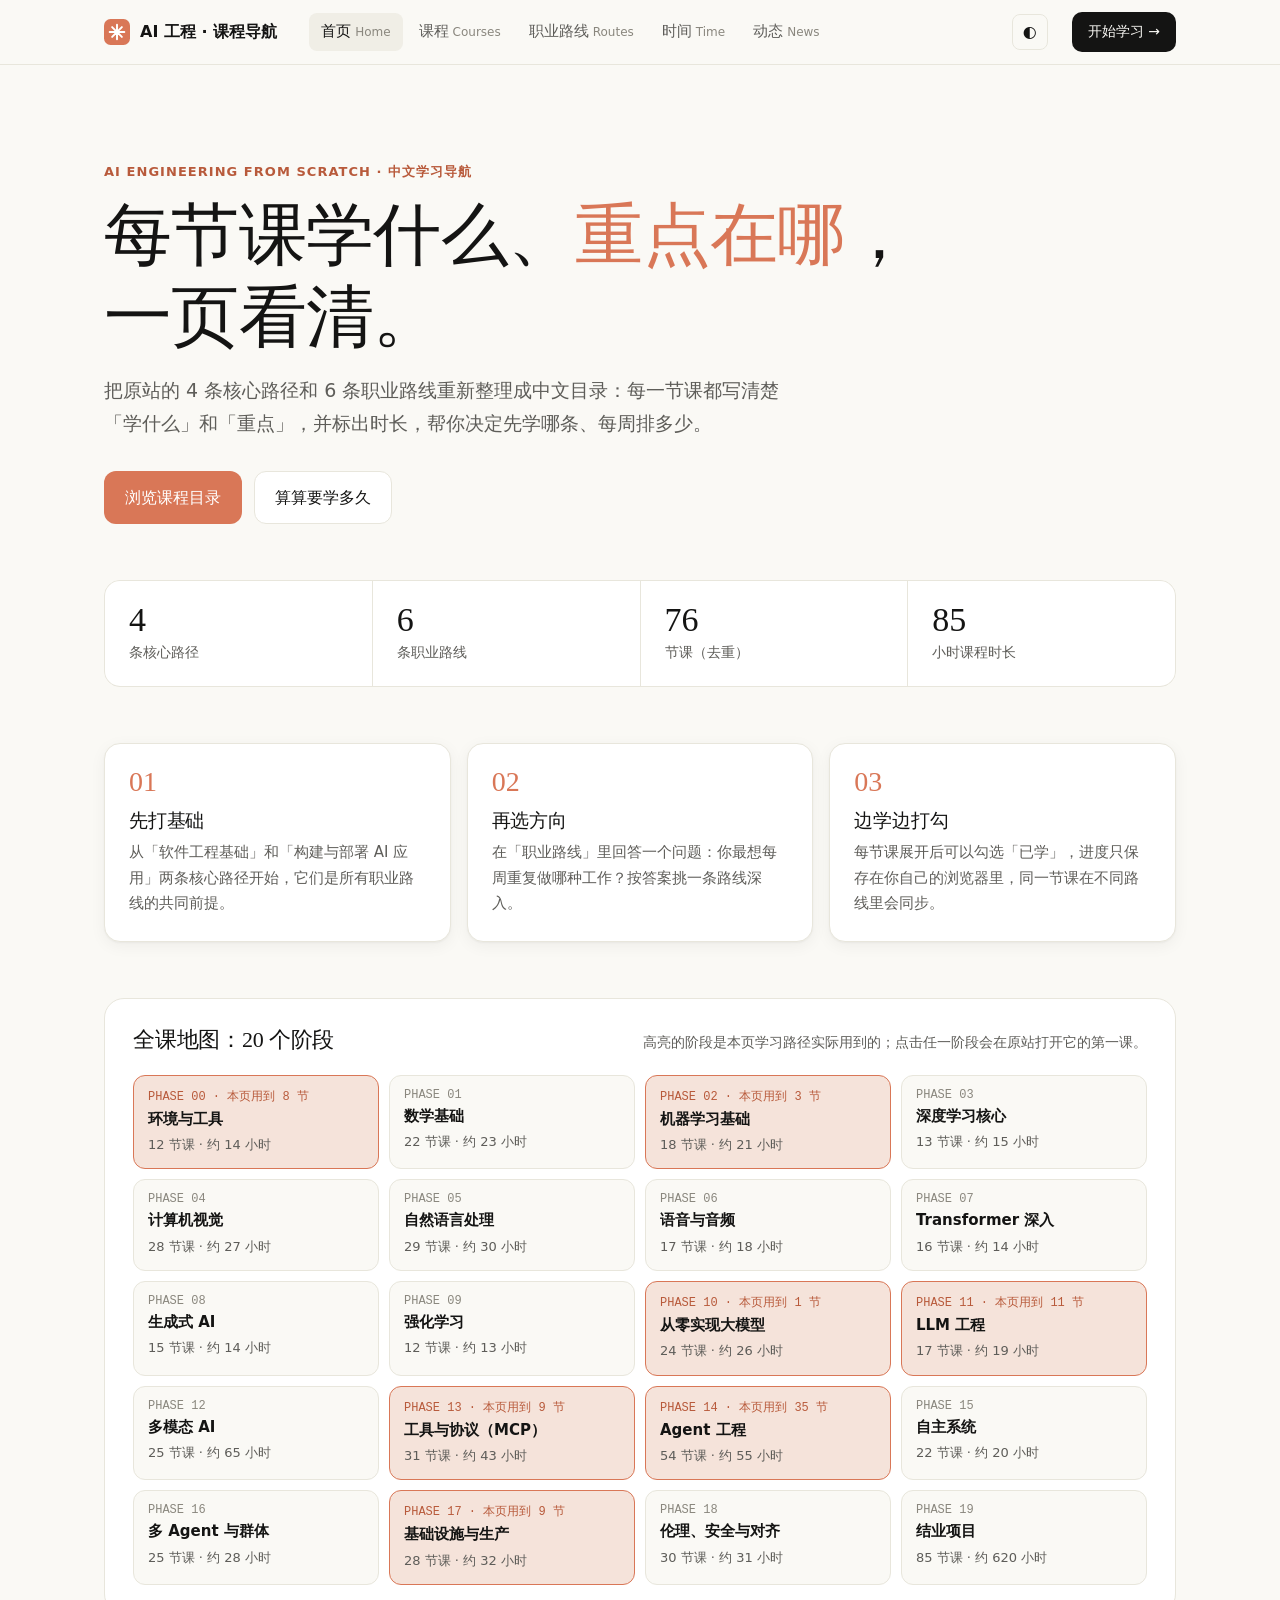
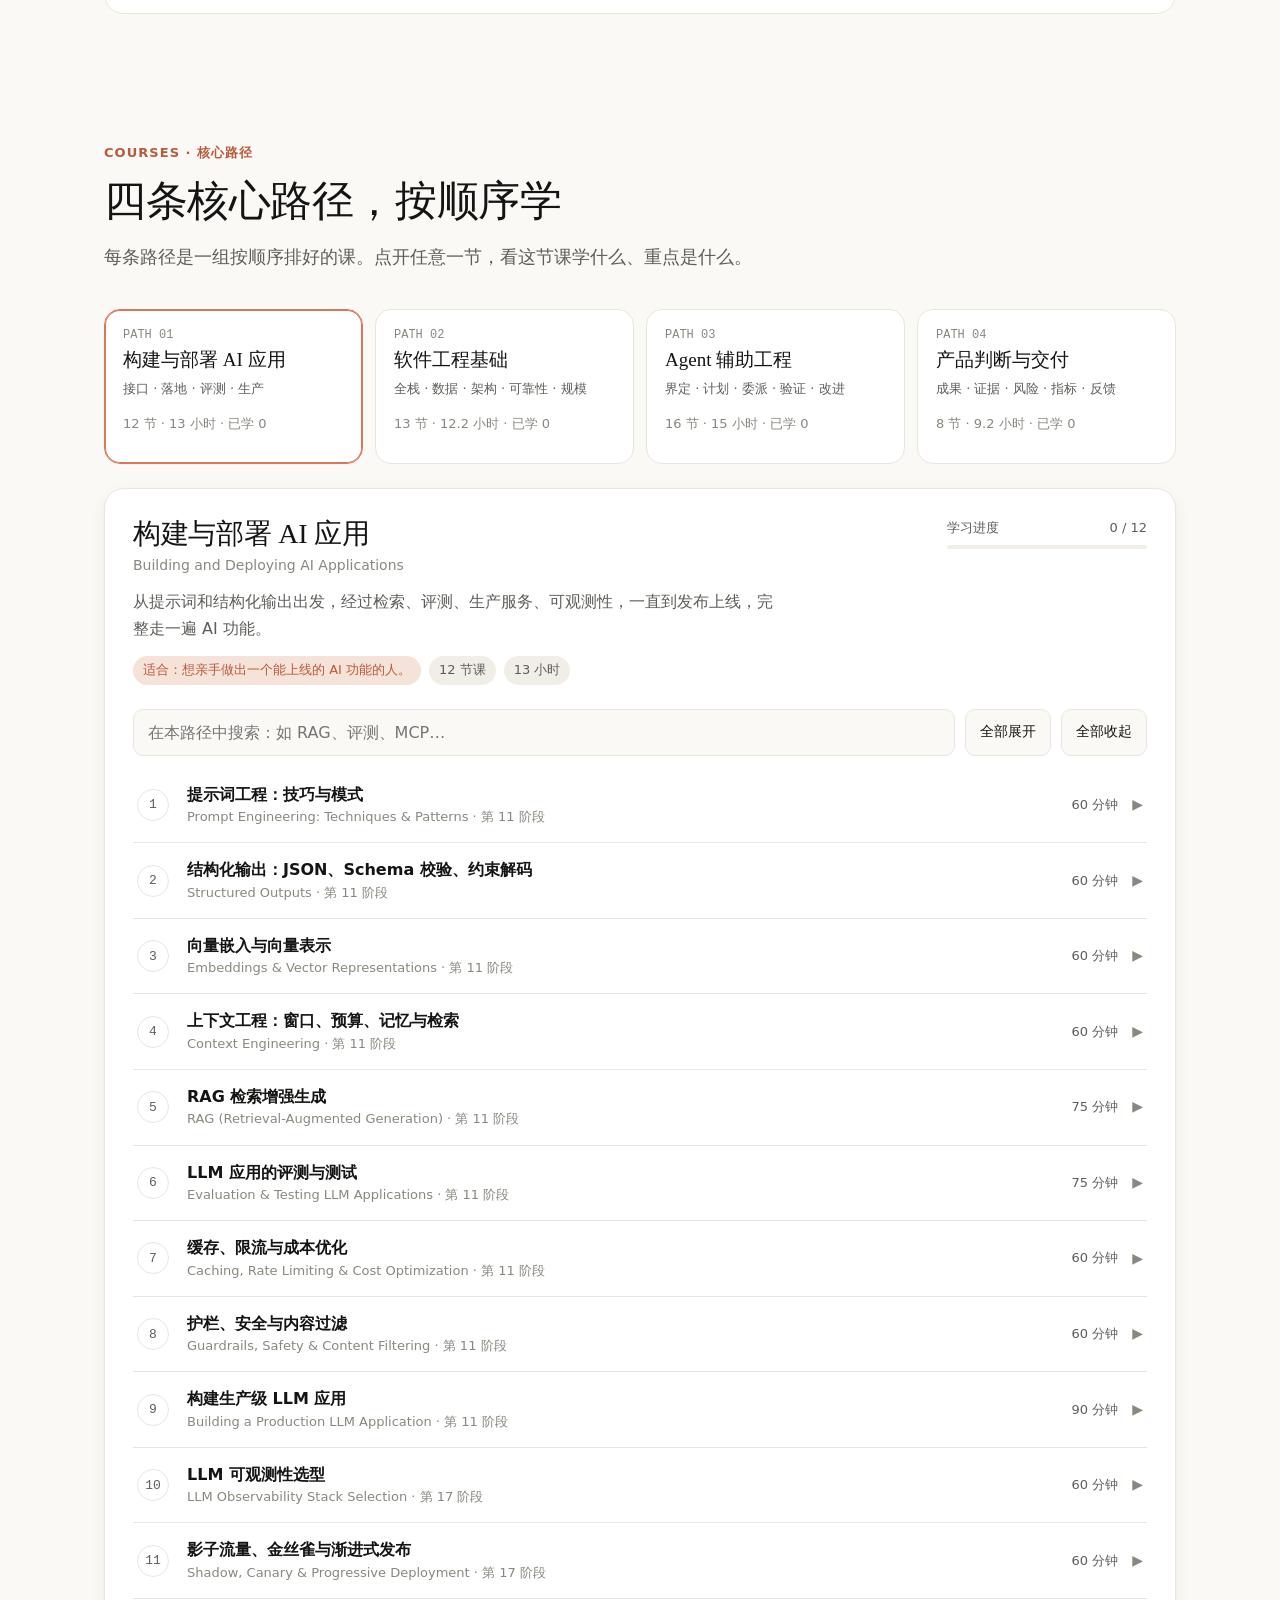
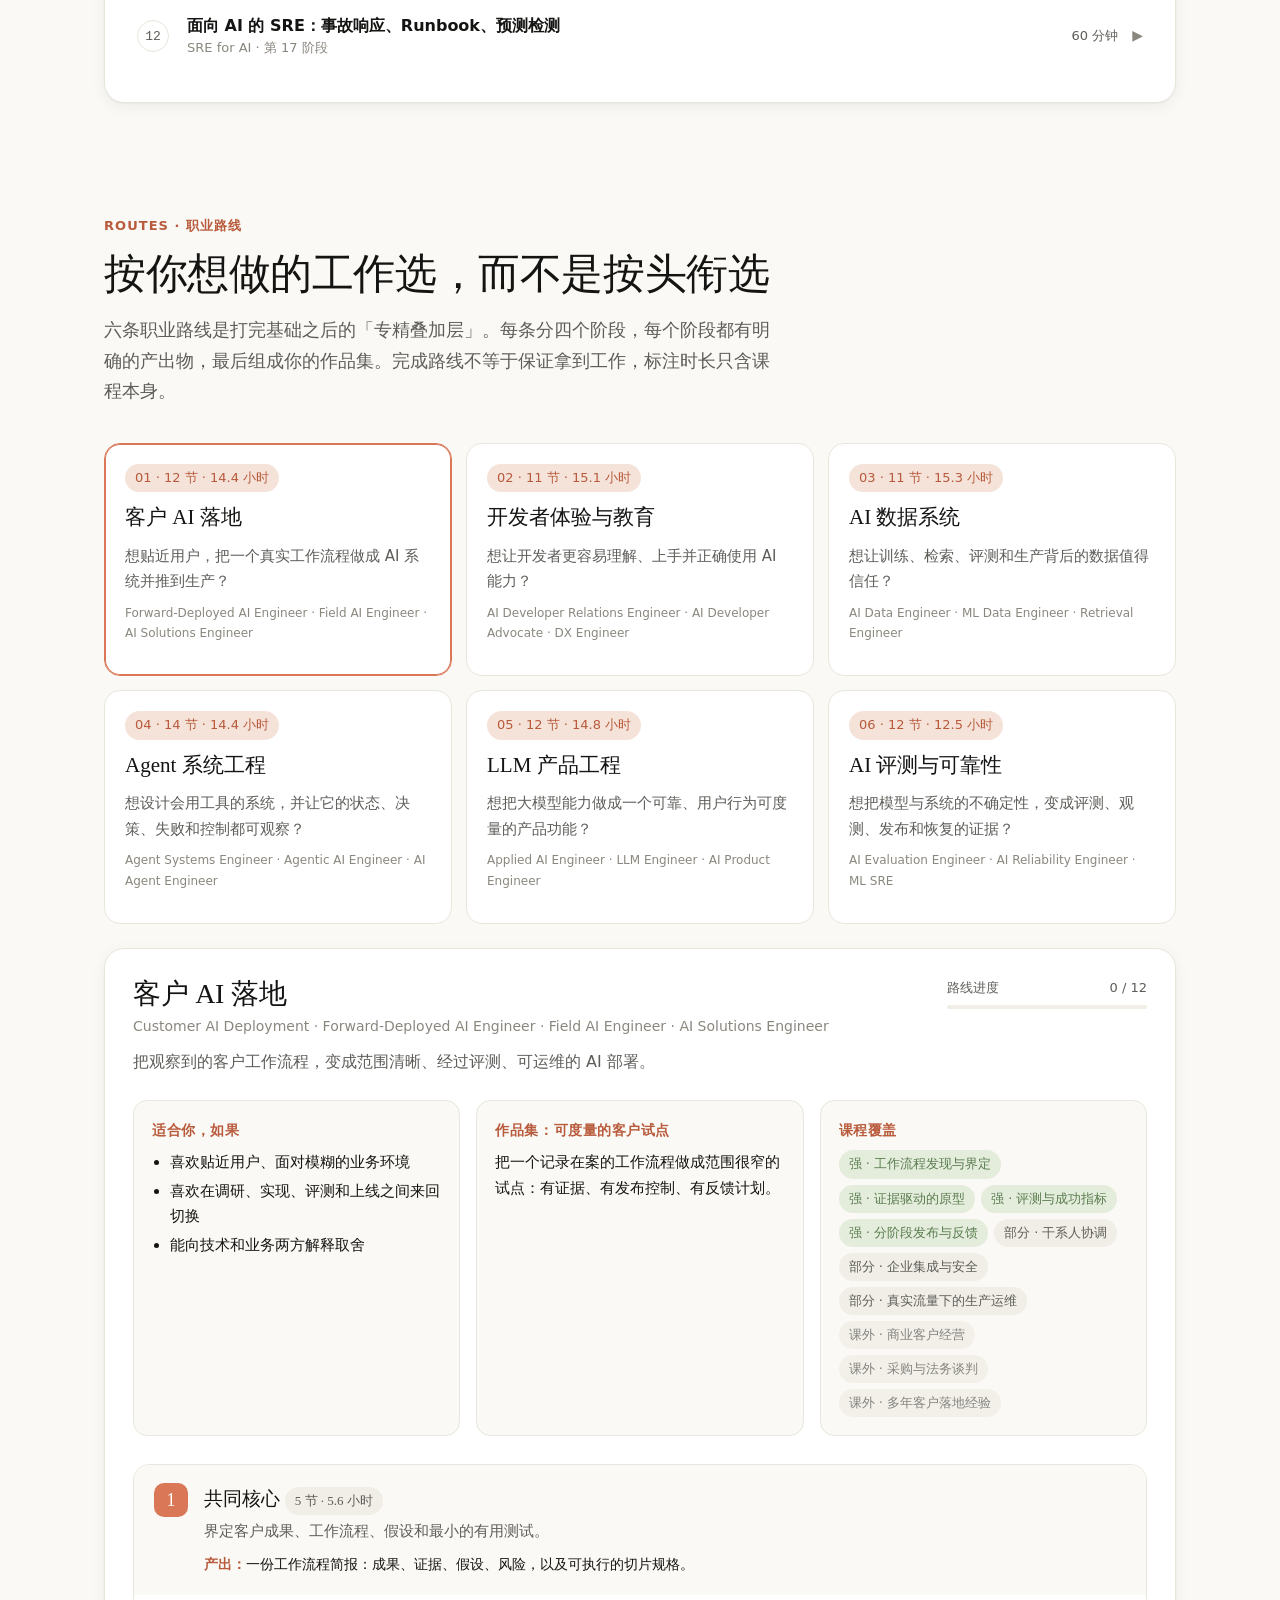
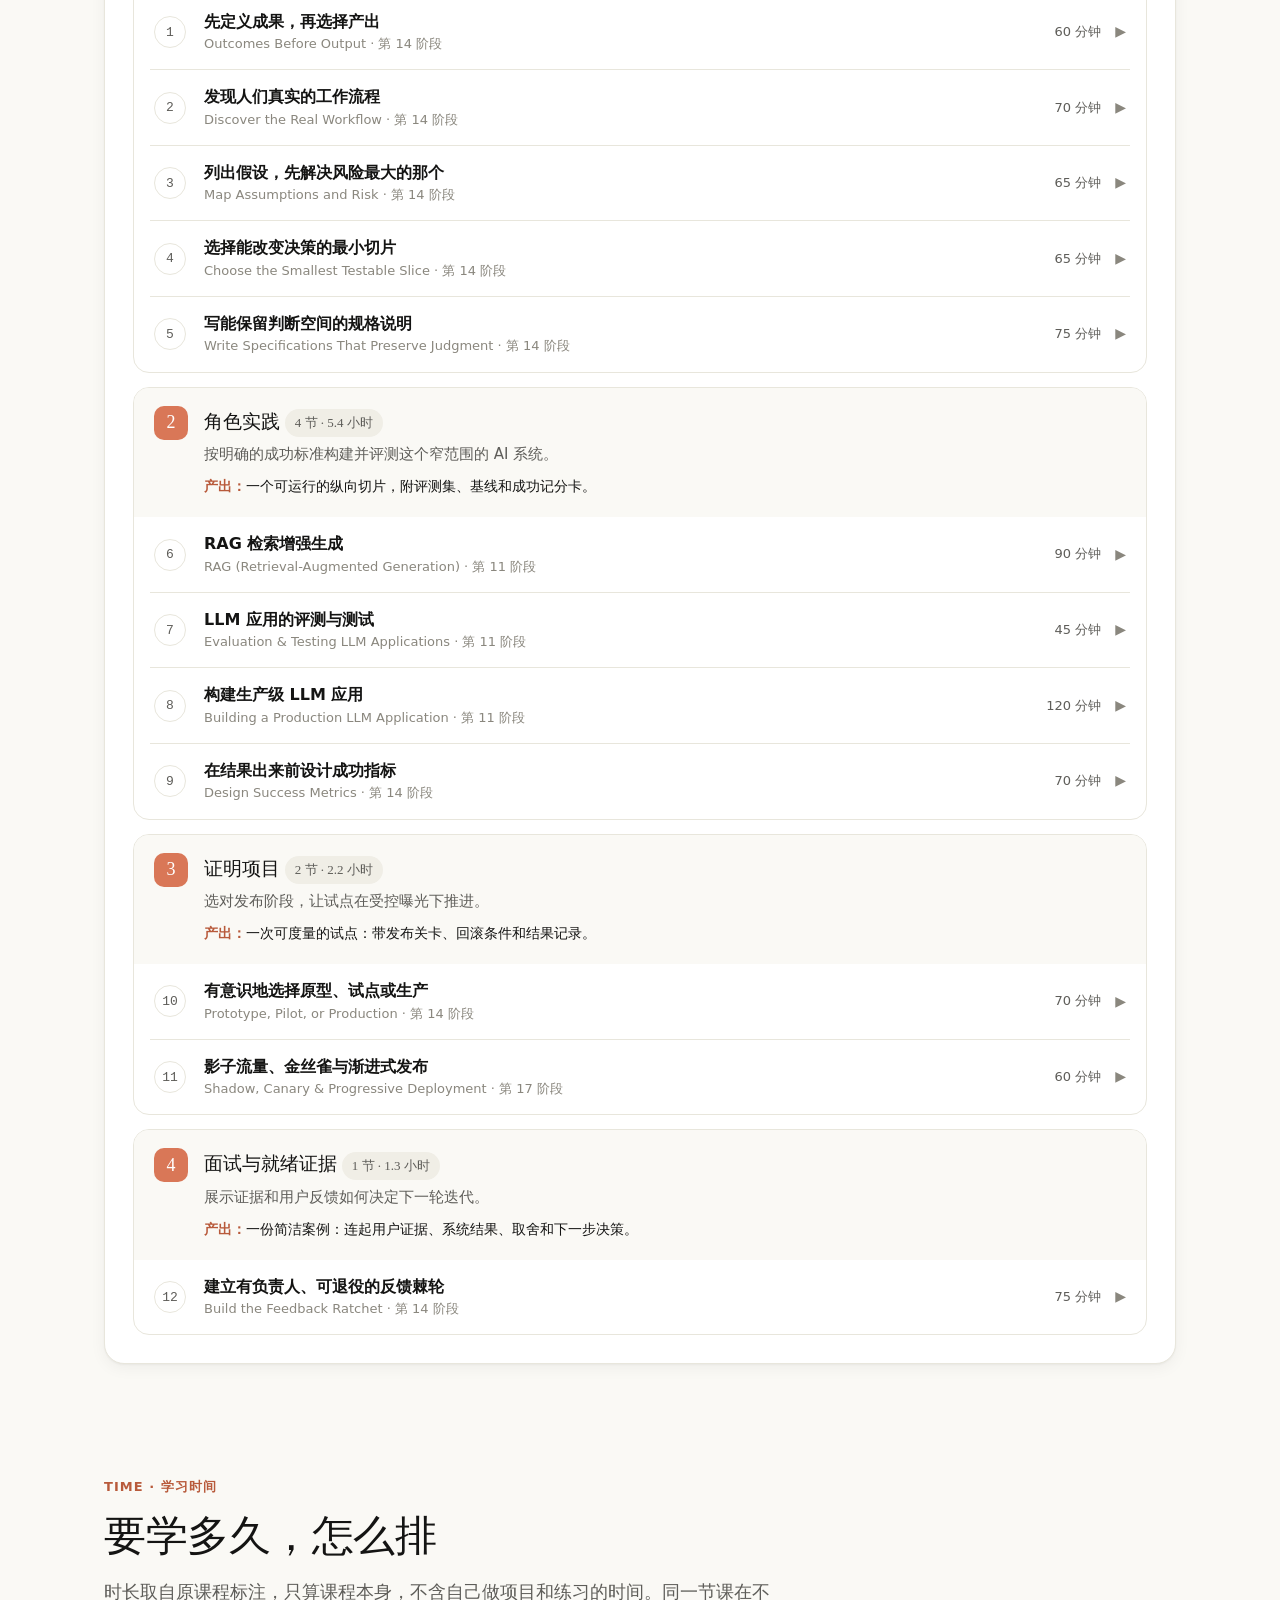
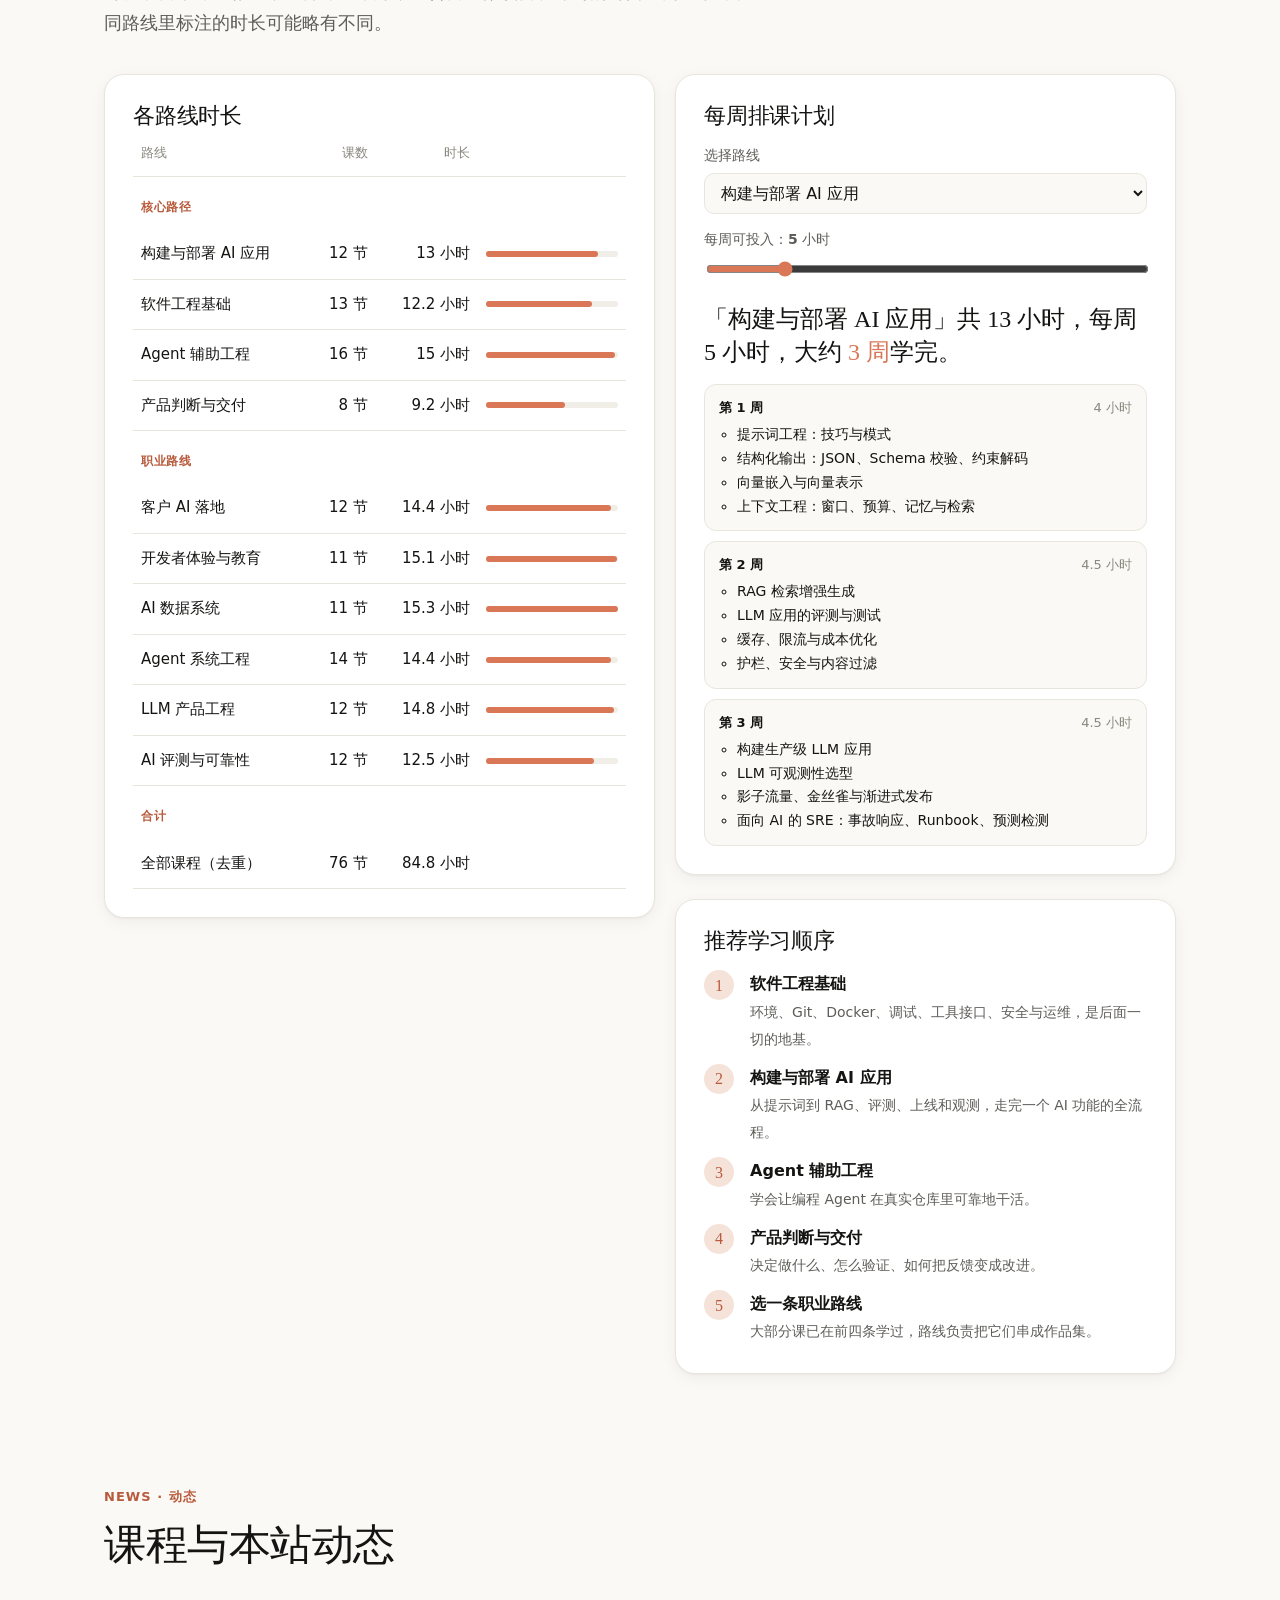
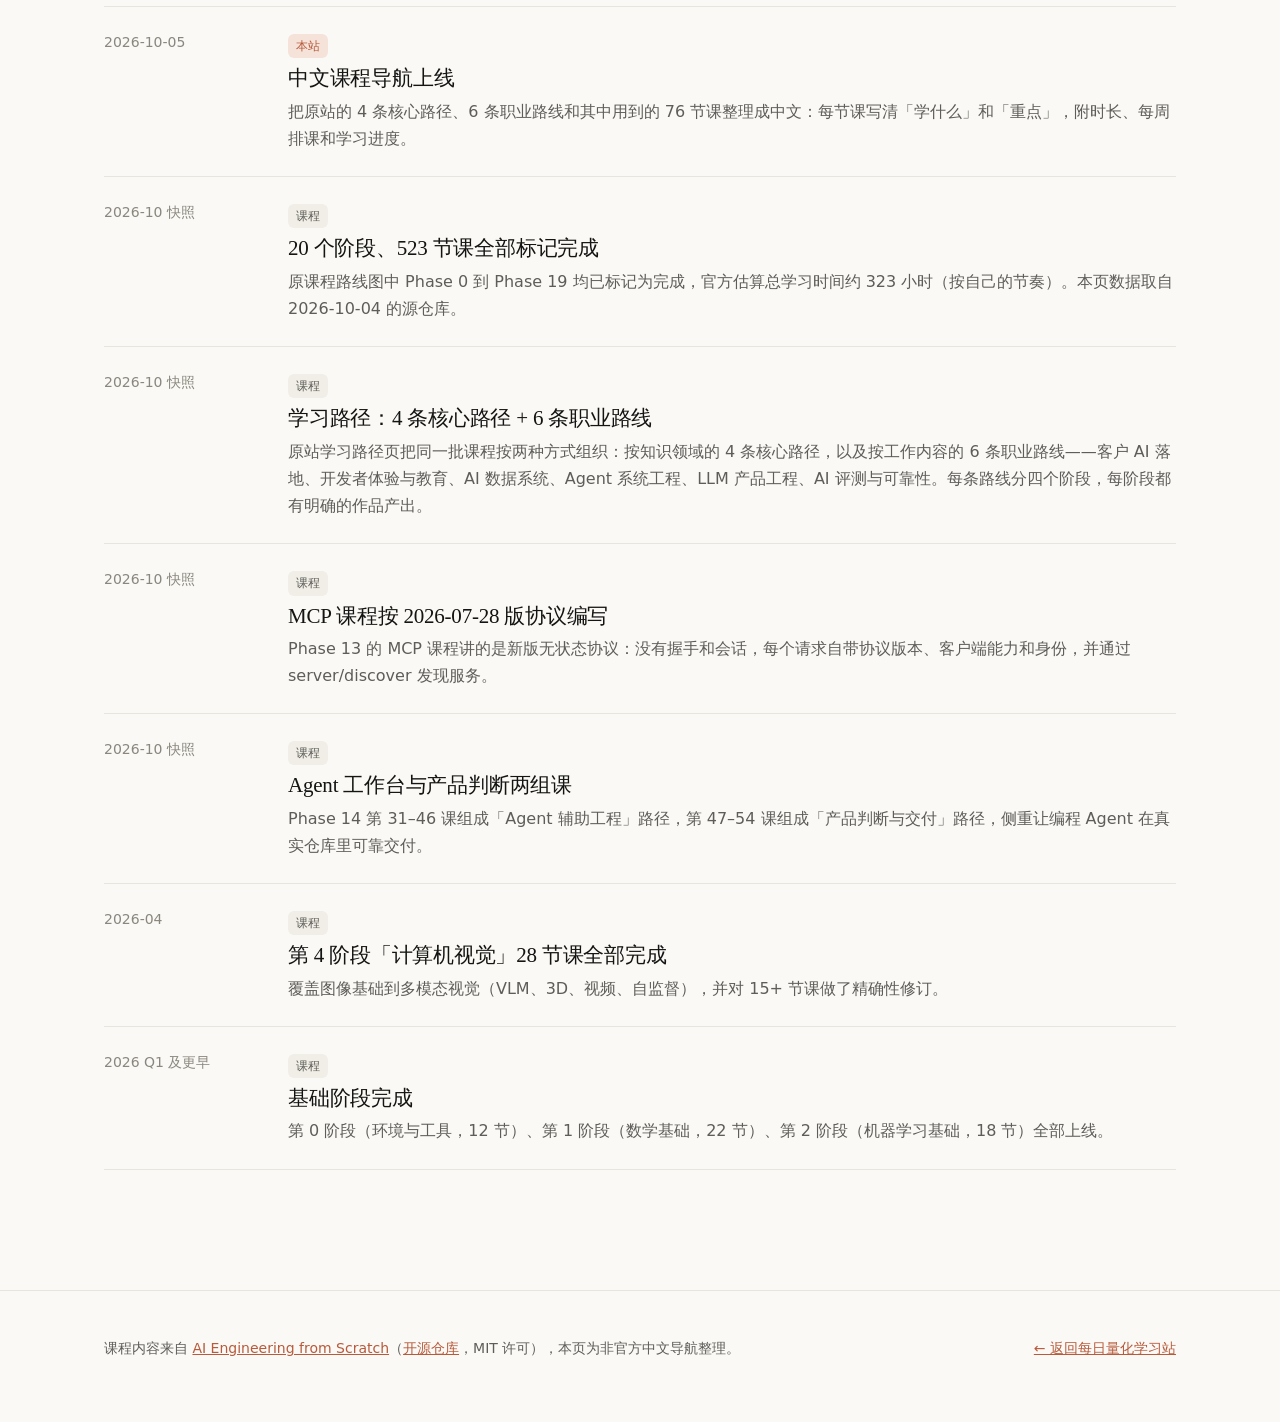
==== commit b4a4019c: "Link lessons and phases to the course website instead of GitHub Each lesson opens aiengineeringfroms" ====
--- a/site/ai-paths/index.html
+++ b/site/ai-paths/index.html
@@ -288,7 +288,7 @@
       <div class="map">
         <div class="map-head">
           <h3>全课地图：20 个阶段</h3>
-          <p>高亮的阶段是本页学习路径实际用到的；其余阶段可在原课程中按需深入。</p>
+          <p>高亮的阶段是本页学习路径实际用到的；点击任一阶段会在原站打开它的第一课。</p>
         </div>
         <div class="phases" id="phases"></div>
       </div>
@@ -373,7 +373,7 @@
 
 <footer>
   <div class="wrap">
-    <p>课程内容来自开源项目 <a href="https://github.com/rohitg00/ai-engineering-from-scratch" target="_blank" rel="noopener">AI Engineering from Scratch</a>（MIT 许可），本页为非官方中文导航整理。</p>
+    <p>课程内容来自 <a href="https://aiengineeringfromscratch.com/" target="_blank" rel="noopener">AI Engineering from Scratch</a>（<a href="https://github.com/rohitg00/ai-engineering-from-scratch" target="_blank" rel="noopener">开源仓库</a>，MIT 许可），本页为非官方中文导航整理。</p>
     <p><a href="../">← 返回每日量化学习站</a></p>
   </div>
 </footer>
@@ -382,30 +382,31 @@
 (function () {
 'use strict';
 
-var SRC = 'https://github.com/rohitg00/ai-engineering-from-scratch/tree/main/';
-
-/* ---------- 20 phases (lesson counts and hours from the source ROADMAP) ---------- */
+var SITE = 'https://aiengineeringfromscratch.com/';
+function lessonUrl(p) { return SITE + 'lesson?path=' + encodeURIComponent(p); }
+
+/* ---------- 20 phases: [num, name, lessons, hours, slug, first lesson] (counts and hours from the source ROADMAP) ---------- */
 var PHASES = [
-  ['00', '环境与工具', 12, 14, 'setup-and-tooling'],
-  ['01', '数学基础', 22, 23, 'math-foundations'],
-  ['02', '机器学习基础', 18, 21, 'ml-fundamentals'],
-  ['03', '深度学习核心', 13, 15, 'deep-learning-core'],
-  ['04', '计算机视觉', 28, 27, 'computer-vision'],
-  ['05', '自然语言处理', 29, 30, 'nlp-foundations-to-advanced'],
-  ['06', '语音与音频', 17, 18, 'speech-and-audio'],
-  ['07', 'Transformer 深入', 16, 14, 'transformers-deep-dive'],
-  ['08', '生成式 AI', 15, 14, 'generative-ai'],
-  ['09', '强化学习', 12, 13, 'reinforcement-learning'],
-  ['10', '从零实现大模型', 24, 26, 'llms-from-scratch'],
-  ['11', 'LLM 工程', 17, 19, 'llm-engineering'],
-  ['12', '多模态 AI', 25, 65, 'multimodal-ai'],
-  ['13', '工具与协议（MCP）', 31, 43, 'tools-and-protocols'],
-  ['14', 'Agent 工程', 54, 55, 'agent-engineering'],
-  ['15', '自主系统', 22, 20, 'autonomous-systems'],
-  ['16', '多 Agent 与群体', 25, 28, 'multi-agent-and-swarms'],
-  ['17', '基础设施与生产', 28, 32, 'infrastructure-and-production'],
-  ['18', '伦理、安全与对齐', 30, 31, 'ethics-safety-alignment'],
-  ['19', '结业项目', 85, 620, 'capstone-projects']
+  ['00', '环境与工具', 12, 14, 'setup-and-tooling', '01-dev-environment'],
+  ['01', '数学基础', 22, 23, 'math-foundations', '01-linear-algebra-intuition'],
+  ['02', '机器学习基础', 18, 21, 'ml-fundamentals', '01-what-is-machine-learning'],
+  ['03', '深度学习核心', 13, 15, 'deep-learning-core', '01-the-perceptron'],
+  ['04', '计算机视觉', 28, 27, 'computer-vision', '01-image-fundamentals'],
+  ['05', '自然语言处理', 29, 30, 'nlp-foundations-to-advanced', '01-text-processing'],
+  ['06', '语音与音频', 17, 18, 'speech-and-audio', '01-audio-fundamentals'],
+  ['07', 'Transformer 深入', 16, 14, 'transformers-deep-dive', '01-why-transformers'],
+  ['08', '生成式 AI', 15, 14, 'generative-ai', '01-generative-models-taxonomy-history'],
+  ['09', '强化学习', 12, 13, 'reinforcement-learning', '01-mdps-states-actions-rewards'],
+  ['10', '从零实现大模型', 24, 26, 'llms-from-scratch', '01-tokenizers'],
+  ['11', 'LLM 工程', 17, 19, 'llm-engineering', '01-prompt-engineering'],
+  ['12', '多模态 AI', 25, 65, 'multimodal-ai', '01-vision-transformer-patch-tokens'],
+  ['13', '工具与协议（MCP）', 31, 43, 'tools-and-protocols', '01-the-tool-interface'],
+  ['14', 'Agent 工程', 54, 55, 'agent-engineering', '01-the-agent-loop'],
+  ['15', '自主系统', 22, 20, 'autonomous-systems', '01-long-horizon-agents'],
+  ['16', '多 Agent 与群体', 25, 28, 'multi-agent-and-swarms', '01-why-multi-agent'],
+  ['17', '基础设施与生产', 28, 32, 'infrastructure-and-production', '01-managed-llm-platforms'],
+  ['18', '伦理、安全与对齐', 30, 31, 'ethics-safety-alignment', '01-instruction-following-alignment-signal'],
+  ['19', '结业项目', 85, 620, 'capstone-projects', '01-terminal-native-coding-agent']
 ];
 
 /* ---------- lessons: [中文标题, 英文标题, 学什么, [重点...]] ---------- */
@@ -669,7 +670,7 @@
       '<div><h4>重点</h4><ul>' + d[3].map(function (k) { return '<li>' + esc(k) + '</li>'; }).join('') + '</ul></div>' +
       '<div class="foot">' +
         '<label class="check"><input type="checkbox" data-done="' + esc(l.p) + '"' + (done[l.p] ? ' checked' : '') + '> 已学</label>' +
-        '<a href="' + SRC + esc(l.p) + '" target="_blank" rel="noopener">阅读原课（英文）↗</a>' +
+        '<a href="' + lessonUrl(l.p) + '" target="_blank" rel="noopener">打开原站课程（英文）↗</a>' +
         (others.length ? '<span class="also">也出现在：' + others.map(esc).join('、') + '</span>' : '') +
       '</div>' +
     '</div></details></li>';
@@ -684,7 +685,7 @@
   uniqueLessons.forEach(function (p) { hot[phaseOf(p)] = (hot[phaseOf(p)] || 0) + 1; });
   $('phases').innerHTML = PHASES.map(function (ph) {
     var h = hot[ph[0]];
-    return '<a class="phase' + (h ? ' hot' : '') + '" style="text-decoration:none" href="' + SRC + 'phases/' + ph[0] + '-' + ph[4] + '" target="_blank" rel="noopener">' +
+    return '<a class="phase' + (h ? ' hot' : '') + '" style="text-decoration:none" href="' + lessonUrl('phases/' + ph[0] + '-' + ph[4] + '/' + ph[5]) + '" target="_blank" rel="noopener" title="在原站打开本阶段第一课">' +
       '<div class="pn">PHASE ' + ph[0] + (h ? ' · 本页用到 ' + h + ' 节' : '') + '</div><div class="pt">' + esc(ph[1]) + '</div><div class="pm">' + ph[2] + ' 节课 · 约 ' + ph[3] + ' 小时</div></a>';
   }).join('');
 }
